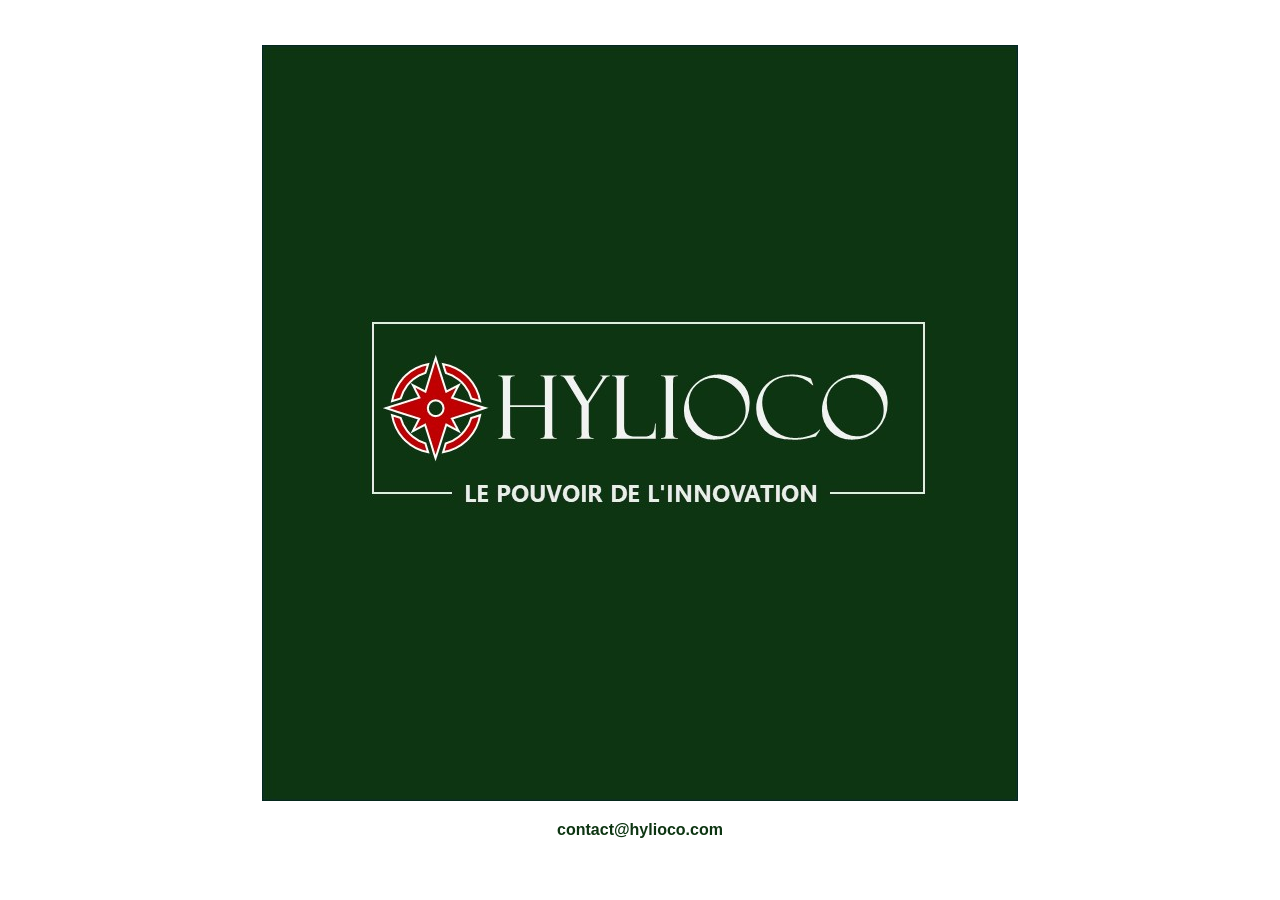
==== index.html @ 552944cd "Add files via upload" ====
<!DOCTYPE html>
<html lang="fr">
<head>
    <meta charset="UTF-8">
    <meta name="viewport" content="width=device-width, initial-scale=1.0">
    <title>HyLioCo - Votre Marque Innovante</title>
    <link rel="stylesheet" href="styles.css"> 
</head>
<body>
    <div class="container">
        <div class="logo">
            <img src="logo.jpg" alt="HyLioCo Logo">
        </div>
        <nav>
            <ul>
                <li><a href="#"class="contact-link">contact@hylioco.com</a></li>
            </ul>
        </nav>
    </div>

    
</body>
</html>
---- styles.css ----
/* CSS général */
body, html {
    margin: 0;
    padding: 0;
    font-family: Arial, sans-serif; /* Définit une police par défaut */
    box-sizing: border-box; /* Inclus les bordures et les marges dans les dimensions des éléments */
    display: flex;
    flex-direction: column;
    align-items: center;
    justify-content: center;
    height: 100vh; /* Ajuste la hauteur de la page à la fenêtre */
}

/* Suppression des bordures */
* {
    border: 0;
    box-shadow: none;
}

/* Logo adaptatif */
.container {
    display: flex;
    flex-direction: column;
    align-items: center;
    justify-content: center;
    height: 100vh;
}

.logo {
    
    height: auto; /* Maintient les proportions de l'image */
}

/* Navigation centré */
nav ul {
    list-style-type: none;
    padding: 0;
}

nav ul li {
    display: inline-block;
    margin: 0 15px; /* Espacement entre les liens */
}

nav ul li a.contact-link {
    text-decoration: none;
    color: #0d3512; /* Couleur de texte par défaut */
    font-weight: bold;
}

nav ul li a.contact-link:hover {
    color: #0d3512; /* Nouvelle couleur lors du survol */
}
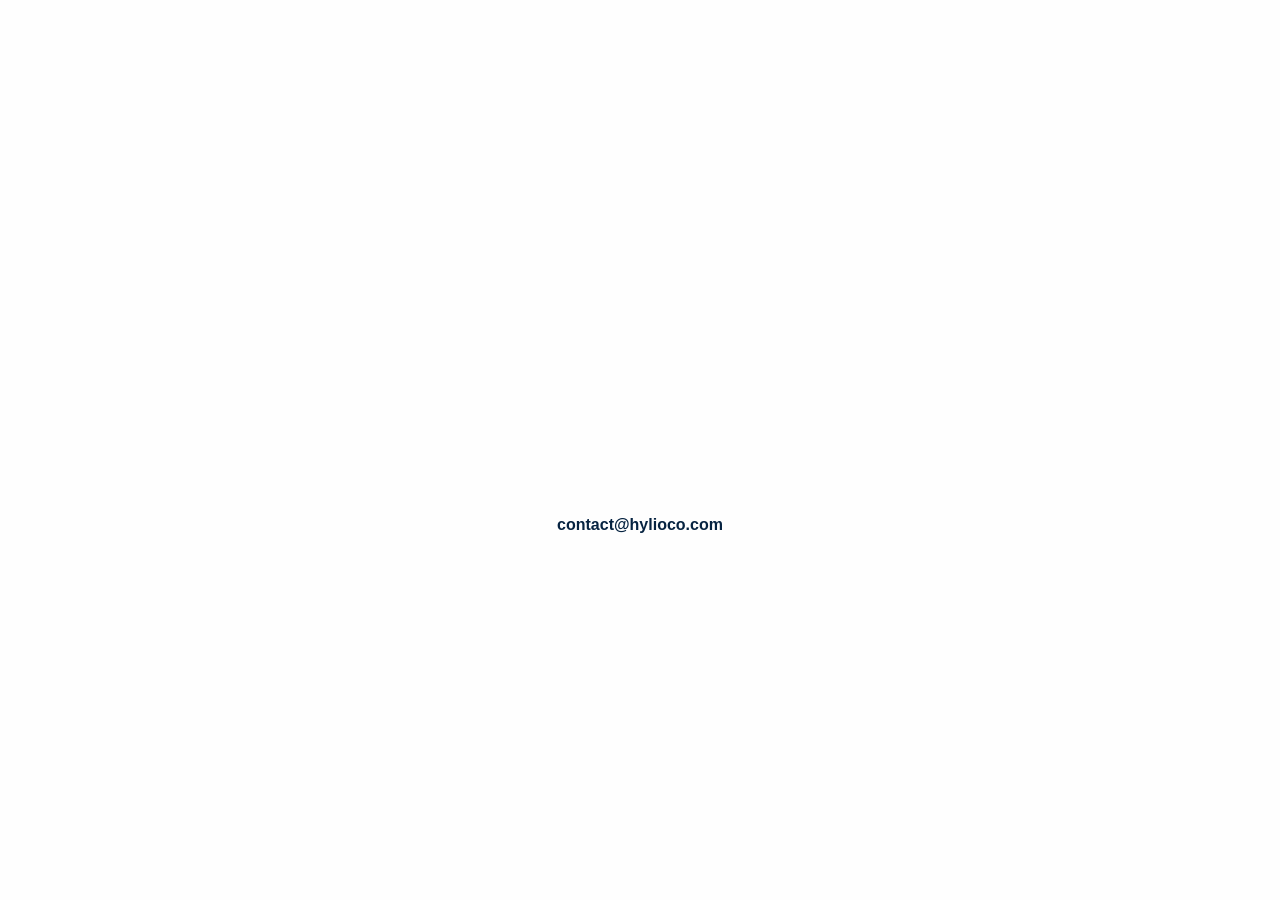
==== commit ffe4ed36: "Initial commit - base du site avec vidéo HyLioCo" ====
--- a/index.html
+++ b/index.html
@@ -1,23 +1,26 @@
-<!DOCTYPE html>
-<html lang="fr">
-<head>
-    <meta charset="UTF-8">
-    <meta name="viewport" content="width=device-width, initial-scale=1.0">
-    <title>HyLioCo - Votre Marque Innovante</title>
-    <link rel="stylesheet" href="styles.css"> 
-</head>
-<body>
-    <div class="container">
-        <div class="logo">
-            <img src="logo.jpg" alt="HyLioCo Logo">
-        </div>
-        <nav>
-            <ul>
-                <li><a href="#"class="contact-link">contact@hylioco.com</a></li>
-            </ul>
-        </nav>
-    </div>
-
-    
-</body>
-</html>
+<!DOCTYPE html>
+<html lang="fr">
+<head>
+    <meta charset="UTF-8">
+    <meta name="viewport" content="width=device-width, initial-scale=1.0">
+    <title>HyLioCo - Votre Marque Innovante</title>
+    <link rel="stylesheet" href="styles.css"> 
+</head>
+<body>
+    <div class="container">
+        <div class="logo">
+            <video autoplay muted loop playsinline>
+                <source src="HylioCo.mp4" type="video/mp4">
+                Votre navigateur ne supporte pas la vidéo HTML5.
+            </video>
+        </div>
+        <nav>
+            <ul>
+                <li><a href="#"class="contact-link">contact@hylioco.com</a></li>
+            </ul>
+        </nav>
+    </div>
+
+    
+</body>
+</html>
--- a/styles.css
+++ b/styles.css
@@ -1,53 +1,61 @@
-/* CSS général */
-body, html {
-    margin: 0;
-    padding: 0;
-    font-family: Arial, sans-serif; /* Définit une police par défaut */
-    box-sizing: border-box; /* Inclus les bordures et les marges dans les dimensions des éléments */
-    display: flex;
-    flex-direction: column;
-    align-items: center;
-    justify-content: center;
-    height: 100vh; /* Ajuste la hauteur de la page à la fenêtre */
-}
-
-/* Suppression des bordures */
-* {
-    border: 0;
-    box-shadow: none;
-}
-
-/* Logo adaptatif */
-.container {
-    display: flex;
-    flex-direction: column;
-    align-items: center;
-    justify-content: center;
-    height: 100vh;
-}
-
-.logo {
-    
-    height: auto; /* Maintient les proportions de l'image */
-}
-
-/* Navigation centré */
-nav ul {
-    list-style-type: none;
-    padding: 0;
-}
-
-nav ul li {
-    display: inline-block;
-    margin: 0 15px; /* Espacement entre les liens */
-}
-
-nav ul li a.contact-link {
-    text-decoration: none;
-    color: #0d3512; /* Couleur de texte par défaut */
-    font-weight: bold;
-}
-
-nav ul li a.contact-link:hover {
-    color: #0d3512; /* Nouvelle couleur lors du survol */
-}
+/* CSS général */
+body, html {
+    margin: 0;
+    padding: 0;
+    font-family: Arial, sans-serif; /* Définit une police par défaut */
+    box-sizing: border-box; /* Inclus les bordures et les marges dans les dimensions des éléments */
+    display: flex;
+    flex-direction: column;
+    align-items: center;
+    justify-content: center;
+    height: 100vh; /* Ajuste la hauteur de la page à la fenêtre */
+    background-color:#fefefe
+}
+
+/* Suppression des bordures */
+* {
+    border: 0;
+    box-shadow: none;
+}
+
+/* Logo adaptatif */
+.container {
+    display: flex;
+    flex-direction: column;
+    align-items: center;
+    justify-content: center;
+    height: 100vh;
+}
+
+.logo {
+    
+    height: auto; /* Maintient les proportions de l'image */
+}
+
+/* Navigation centré */
+nav ul {
+    list-style-type: none;
+    padding: 0;
+}
+
+nav ul li {
+    display: inline-block;
+    margin: 0 15px; /* Espacement entre les liens */
+}
+
+nav ul li a.contact-link {
+    text-decoration: none;
+    color: #062341; /* Couleur de texte par défaut */
+    font-weight: bold;
+}
+
+nav ul li a.contact-link:hover {
+    color: #ffc714; /* Nouvelle couleur lors du survol */
+}
+
+
+.logo video {
+    max-width: 100%;
+    height: auto;
+    display: block;
+}
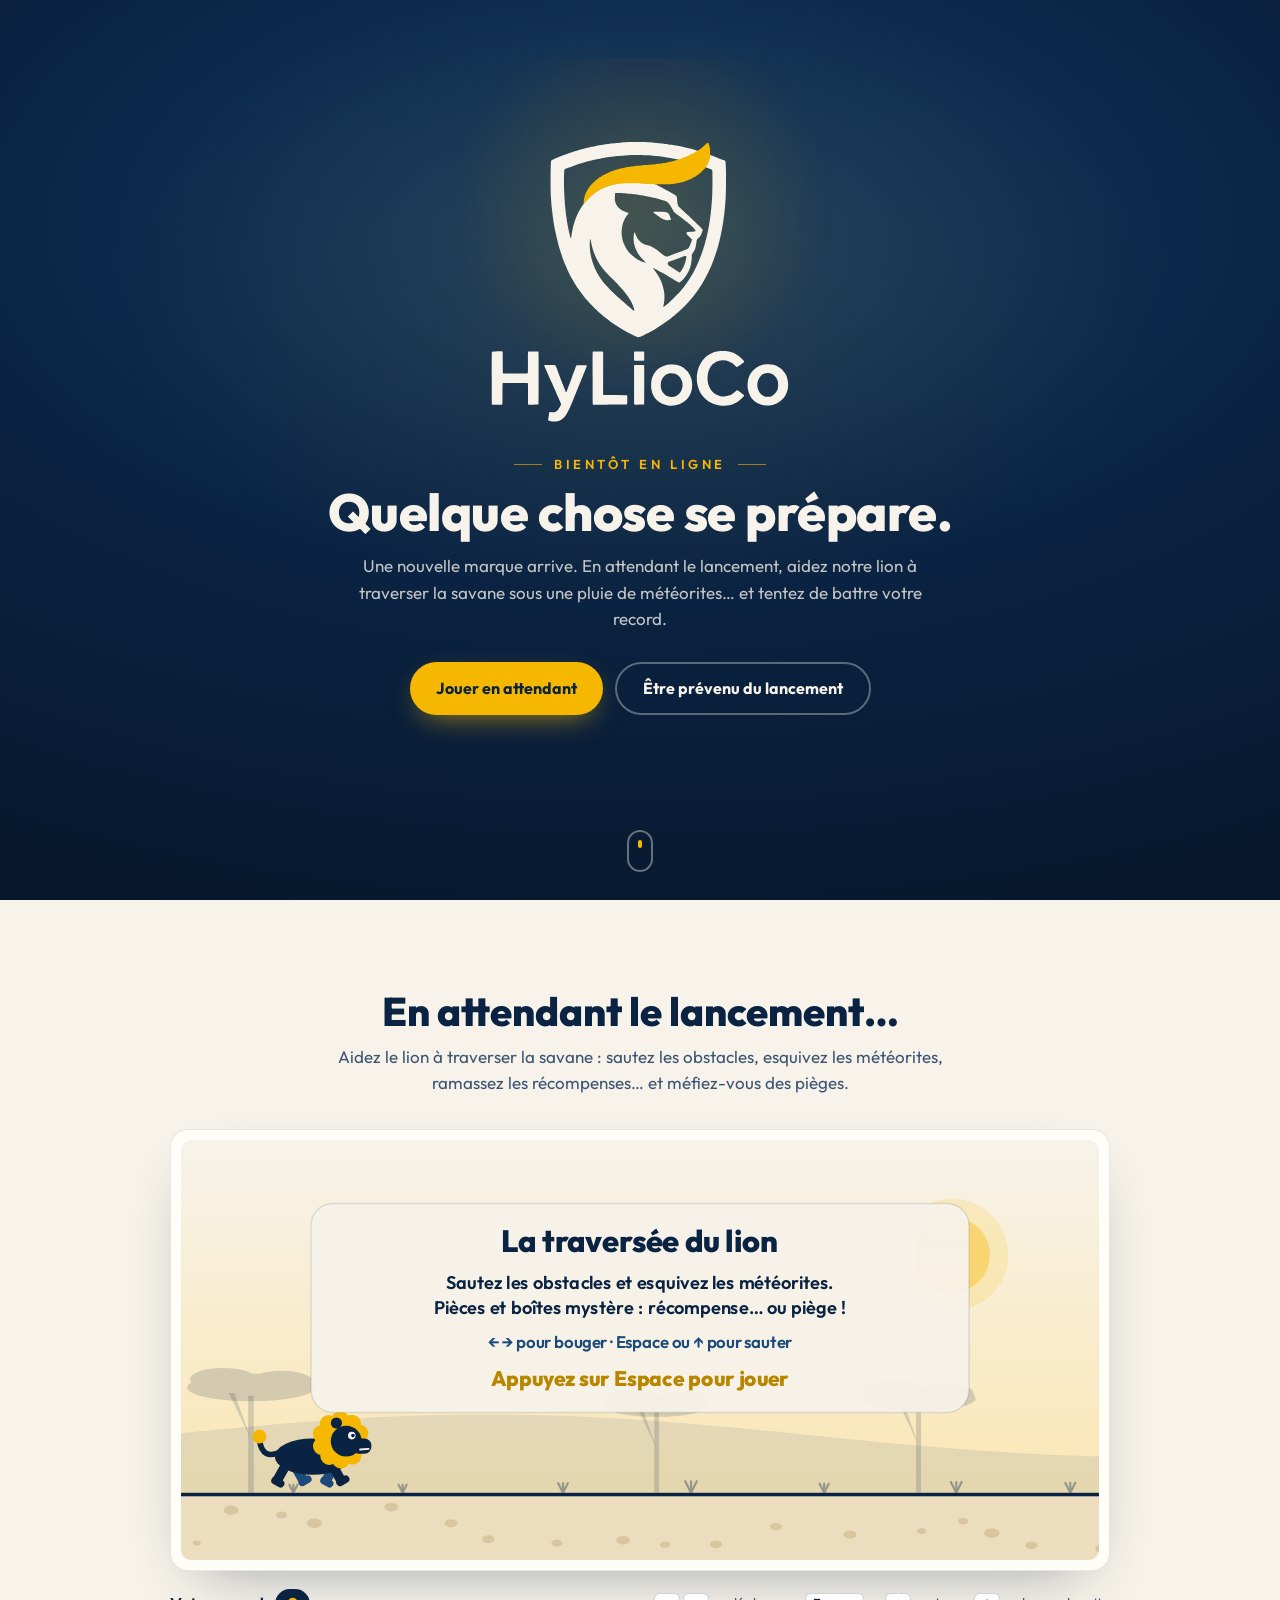
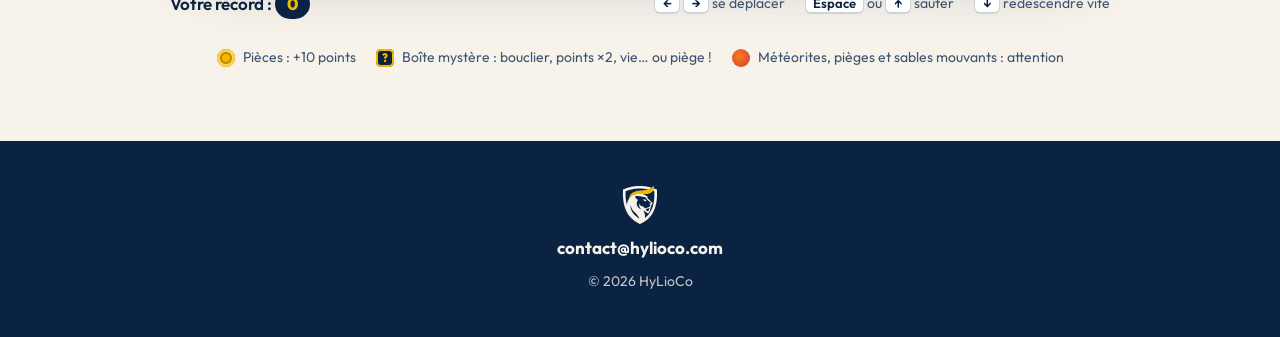
==== commit e988c406: "Refonte du site teaser : charte « Royal », logo animé et mini-jeu - Logo vectorisé depuis la vidéo (" ====
--- a/index.html
+++ b/index.html
@@ -3,24 +3,82 @@
 <head>
     <meta charset="UTF-8">
     <meta name="viewport" content="width=device-width, initial-scale=1.0">
-    <title>HyLioCo - Votre Marque Innovante</title>
-    <link rel="stylesheet" href="styles.css"> 
+    <title>HyLioCo — Bientôt en ligne</title>
+    <meta name="description" content="HyLioCo, une nouvelle marque arrive bientôt en ligne. En attendant le lancement, aidez notre lion à traverser la savane et battez votre record.">
+    <meta name="theme-color" content="#0A2342">
+    <link rel="icon" href="assets/favicon.svg" type="image/svg+xml">
+    <link rel="apple-touch-icon" href="assets/apple-touch-icon.png">
+
+    <meta property="og:type" content="website">
+    <meta property="og:url" content="https://hylioco.com/">
+    <meta property="og:title" content="HyLioCo — Bientôt en ligne">
+    <meta property="og:description" content="Une nouvelle marque arrive. En attendant, aidez le lion à traverser la savane.">
+    <meta property="og:image" content="https://hylioco.com/assets/og.png">
+    <meta name="twitter:card" content="summary_large_image">
+
+    <link rel="preconnect" href="https://fonts.googleapis.com">
+    <link rel="preconnect" href="https://fonts.gstatic.com" crossorigin>
+    <link href="https://fonts.googleapis.com/css2?family=Outfit:wght@400;600;800&family=Press+Start+2P&display=swap" rel="stylesheet">
+    <link rel="stylesheet" href="styles.css">
 </head>
 <body>
-    <div class="container">
-        <div class="logo">
-            <video autoplay muted loop playsinline>
-                <source src="HylioCo.mp4" type="video/mp4">
-                Votre navigateur ne supporte pas la vidéo HTML5.
-            </video>
+    <header class="hero">
+        <h1 class="logo">
+            <svg viewBox="0 0 656 620" role="img" aria-labelledby="logo-titre">
+                <title id="logo-titre">HyLioCo</title>
+                <path class="logo-bouclier" pathLength="1" fill-rule="evenodd" d="M321.9,428.7C313.1,425.0 302.7,419.7 289.6,412.1C284.1,408.9 273.4,402.1 269.8,399.4C269.2,399.0 268.1,398.2 267.3,397.6C262.8,394.3 255.4,388.6 252.0,385.9C247.4,382.2 245.7,380.7 243.1,378.4C241.6,377.0 239.0,374.8 237.5,373.4C233.9,370.1 220.4,356.6 217.4,353.3C216.2,351.8 214.5,349.9 213.7,349.1C212.3,347.5 209.3,343.8 207.6,341.8C207.2,341.2 206.2,340.0 205.4,338.9C196.6,327.8 188.7,315.9 181.9,303.5C178.9,297.9 176.2,292.5 172.6,284.9C170.8,280.9 166.6,271.1 165.0,266.9C161.6,258.1 154.8,237.6 153.7,233.0C153.6,232.2 153.1,230.6 152.7,229.4C152.3,228.1 151.5,224.7 150.8,221.6C150.1,218.6 149.3,215.3 149.0,214.4C148.7,213.4 148.2,211.1 147.9,209.2C147.5,207.4 147.0,204.7 146.6,203.2C145.5,198.7 142.5,180.9 141.7,175.1C141.6,174.0 141.2,171.2 140.8,168.8C140.5,166.3 140.1,162.9 139.9,161.0C139.0,152.1 138.7,149.8 138.6,149.5C138.5,149.1 138.0,143.3 137.5,135.9C137.4,133.7 137.1,130.1 137.0,127.9C136.3,118.1 136.2,67.2 136.8,58.9C137.3,51.7 137.4,50.8 137.8,50.4C138.2,49.9 139.2,49.3 142.1,48.1C143.4,47.6 145.8,46.6 147.6,45.8C164.3,38.9 184.4,31.8 197.4,28.1C199.2,27.6 201.7,26.9 203.0,26.5C204.3,26.1 206.3,25.5 207.5,25.3C208.7,25.0 210.4,24.5 211.4,24.3C213.5,23.7 223.1,21.3 224.2,21.1C224.7,21.0 226.9,20.6 229.0,20.1C235.4,18.7 240.5,17.8 244.4,17.2C251.4,16.0 253.5,15.7 255.4,15.4C256.5,15.2 258.1,15.0 258.9,14.9C259.7,14.8 261.4,14.6 262.6,14.4C265.8,13.9 271.9,13.2 273.4,13.2C274.2,13.2 276.4,13.0 278.3,12.8C280.3,12.5 283.4,12.2 285.4,12.1C287.3,12.0 289.6,11.9 290.5,11.7C293.6,11.3 309.7,10.9 321.4,10.9C339.7,10.9 351.3,11.4 363.1,12.8C365.5,13.0 368.0,13.3 368.8,13.3C370.4,13.2 375.3,13.8 379.2,14.4C380.6,14.6 382.4,14.8 383.2,14.9C384.1,15.0 385.8,15.2 387.0,15.4C389.8,15.9 394.7,16.6 398.2,17.1C399.8,17.4 403.1,17.9 405.6,18.4C408.1,18.9 410.6,19.3 411.1,19.4C411.7,19.5 412.7,19.7 413.5,19.9C415.2,20.3 417.8,20.8 421.0,21.5C422.3,21.8 424.0,22.2 424.8,22.4C425.5,22.6 428.9,23.4 432.4,24.3C435.8,25.1 439.8,26.1 441.2,26.5C446.2,28.0 450.3,29.2 450.8,29.5C451.6,29.9 451.3,30.7 450.2,31.4C449.6,31.8 448.7,32.4 448.1,32.7C447.6,33.1 446.5,33.7 445.8,34.1C445.0,34.5 444.1,35.0 443.7,35.3C442.4,36.2 432.7,40.9 428.1,42.9C426.6,43.5 424.6,44.3 423.8,44.7C422.9,45.1 421.3,45.7 420.3,46.0C419.3,46.3 418.2,46.7 417.9,46.9C417.1,47.4 412.2,48.8 411.2,48.8C410.8,48.8 409.8,48.6 409.0,48.4C404.6,47.2 392.9,44.9 387.0,44.0C386.0,43.8 384.1,43.5 382.8,43.2C381.4,43.0 378.7,42.6 376.8,42.4C374.8,42.2 371.6,41.8 369.6,41.5C365.2,40.9 359.9,40.3 355.1,40.0C353.1,39.8 351.3,39.6 351.2,39.6C351.1,39.5 347.6,39.4 343.4,39.2C339.3,39.1 333.7,38.9 331.0,38.7C324.2,38.3 306.9,38.7 295.2,39.5C293.3,39.7 290.1,39.9 288.2,40.0C284.1,40.3 276.4,41.1 271.6,41.7C270.7,41.9 268.2,42.1 266.2,42.4C262.5,42.8 260.5,43.1 251.8,44.6C248.9,45.1 245.6,45.7 244.4,45.9C243.1,46.1 240.6,46.6 238.8,47.0C236.9,47.5 234.1,48.1 232.6,48.4C227.0,49.6 216.2,52.3 211.5,53.6C201.3,56.6 190.2,60.1 186.5,61.5C184.8,62.2 179.1,64.3 174.1,66.0C171.0,67.2 167.2,68.7 166.7,69.1C166.0,69.7 165.7,70.5 165.5,74.1C165.0,80.8 164.9,103.5 165.3,112.6C165.6,117.2 165.8,123.1 165.9,125.9C166.0,128.6 166.1,131.8 166.3,132.9C166.4,134.0 166.6,136.8 166.7,139.2C166.9,141.7 167.1,145.2 167.3,147.1C167.8,151.3 168.4,157.4 168.6,160.1C168.7,161.2 169.1,164.0 169.4,166.2C169.7,168.5 170.2,171.6 170.4,173.0C171.5,181.6 172.9,189.5 175.6,202.2C178.4,215.2 179.3,217.9 180.0,216.8C180.2,216.4 180.9,212.9 181.1,210.9C181.2,210.1 181.4,209.0 181.5,208.5C181.6,208.0 181.9,206.8 182.0,205.8C182.4,202.7 183.7,196.1 184.4,193.5C184.8,192.2 185.3,190.1 185.6,188.8C186.3,186.1 189.1,177.6 190.4,174.3C194.0,165.0 198.7,156.1 204.4,147.6C205.5,146.0 206.8,144.0 207.2,143.2C207.7,142.4 208.3,141.6 208.6,141.4C208.8,141.2 209.4,140.6 209.7,140.1C211.5,137.5 220.6,127.7 223.6,125.3C224.4,124.7 225.6,123.7 226.2,123.1C230.8,119.3 234.6,116.7 240.5,113.2C241.7,112.5 242.9,111.8 243.2,111.6C243.6,111.4 244.6,110.9 245.5,110.5C246.4,110.1 247.7,109.5 248.4,109.1C251.8,107.5 259.3,104.7 262.8,103.8C263.9,103.4 265.3,103.0 265.8,102.8C267.3,102.2 275.4,100.6 280.5,99.9C282.1,99.6 283.4,99.4 283.6,99.3C283.7,99.2 287.5,98.9 295.5,98.2C299.5,97.9 324.4,98.1 327.1,98.5C328.1,98.6 330.9,98.8 333.4,98.9C335.9,99.0 339.1,99.2 340.5,99.4C341.9,99.6 345.3,99.9 348.0,100.0C357.2,100.5 359.8,100.7 360.8,101.2C361.2,101.5 364.2,103.0 367.2,104.7C370.3,106.3 373.9,108.2 375.2,108.9C376.6,109.5 378.4,110.5 379.2,111.0C380.1,111.5 381.9,112.5 383.2,113.2C386.7,115.0 390.4,117.1 392.1,118.1C392.9,118.5 396.2,120.4 399.2,122.1C402.3,123.9 405.2,125.7 405.7,126.1C406.6,127.0 407.0,128.5 407.5,133.8C408.6,145.5 409.1,147.1 412.6,150.4C413.7,151.5 417.3,155.0 420.6,158.1C423.9,161.3 428.0,165.1 429.6,166.6C431.3,168.1 434.2,170.8 436.0,172.6C437.9,174.4 440.9,177.2 442.6,178.9C451.1,186.7 458.7,194.1 460.8,196.6L462.3,198.3L462.2,200.0C462.0,201.7 460.3,207.0 459.0,209.4C458.0,211.5 455.6,214.6 453.5,216.6C449.6,220.4 449.9,219.8 449.2,224.6C448.1,231.8 447.9,233.1 447.1,236.3C446.0,241.1 444.7,243.6 440.5,249.5C439.2,251.4 439.0,252.3 439.0,257.2C439.0,265.0 437.5,273.8 435.0,281.0C433.0,286.7 430.8,291.1 427.0,296.7C422.4,303.7 413.9,312.0 411.4,312.0C410.9,312.0 409.8,311.5 408.2,310.5C406.9,309.6 405.6,308.8 405.2,308.5C404.8,308.3 403.7,307.7 402.8,307.1C397.0,303.6 395.1,302.3 394.6,302.1C394.4,301.9 393.1,301.2 391.9,300.5C390.6,299.8 388.3,298.4 386.6,297.4C385.0,296.5 383.5,295.6 383.4,295.5C383.1,295.3 379.0,293.0 374.8,290.6C373.4,289.9 370.6,288.3 368.4,287.1C366.2,285.8 363.1,284.2 361.6,283.4C360.1,282.6 358.5,281.7 358.0,281.3C356.9,280.6 356.2,280.6 356.2,281.2C356.2,281.5 357.4,283.1 358.8,284.9C361.5,288.4 365.3,293.9 367.9,298.4C374.2,309.1 378.0,320.3 379.9,333.5C380.3,336.0 380.4,338.1 380.4,343.6C380.4,351.1 380.1,353.2 378.4,360.7C377.8,363.4 377.8,363.8 378.5,363.8C379.2,363.8 383.2,360.8 386.8,357.8C387.8,356.8 389.7,355.2 391.0,354.1C394.4,351.3 410.9,334.7 414.0,331.0C419.9,324.1 421.0,322.7 423.2,319.8C427.2,314.5 427.9,313.4 432.3,307.0C441.1,294.0 448.1,280.5 455.7,262.0C458.0,256.3 458.4,255.4 462.2,244.4C464.1,239.0 465.6,234.3 466.9,229.6C467.5,227.3 468.3,224.4 468.6,223.2C470.3,217.4 472.8,206.4 474.0,199.9C474.4,197.7 475.0,194.7 475.3,193.2C475.5,191.8 475.9,189.6 476.1,188.4C476.3,187.1 476.7,184.7 477.0,182.9C477.3,181.1 477.6,178.7 477.8,177.6C478.0,175.7 478.4,172.8 479.1,168.5C479.3,167.3 479.5,165.5 479.6,164.5C479.7,163.5 479.9,161.1 480.1,159.2C480.7,154.4 481.0,150.8 481.2,147.0C481.4,145.1 481.6,142.6 481.7,141.4C481.9,140.1 482.1,136.7 482.3,133.8C482.4,130.9 482.7,126.7 482.9,124.5C483.6,118.1 483.6,72.5 482.9,71.3C482.4,70.3 482.0,70.1 473.2,66.5C470.1,65.2 469.1,64.7 468.8,64.1C468.8,63.9 469.2,62.9 469.8,61.9C470.7,60.4 471.7,58.6 473.4,55.2C473.9,54.3 475.7,48.9 476.0,47.7C476.1,47.1 476.4,45.9 476.6,45.0C476.8,44.1 477.1,42.6 477.3,41.6C477.4,40.6 477.7,39.5 478.0,39.2L478.4,38.7L480.1,39.2C482.0,39.9 491.7,43.6 494.6,44.8C496.9,45.7 504.4,48.6 506.9,49.5C508.0,49.9 509.3,50.5 509.8,50.8C511.5,51.7 511.6,52.2 511.8,58.8C511.9,62.0 512.1,66.6 512.2,69.1C512.6,76.2 512.6,111.9 512.1,119.2C511.9,122.6 511.7,126.7 511.7,128.2C511.7,129.8 511.6,132.0 511.5,133.0C511.4,134.0 511.2,137.2 511.0,140.0C510.9,142.8 510.6,146.3 510.4,147.8C510.2,149.3 510.0,151.2 510.0,152.0C510.0,152.9 509.8,154.6 509.6,155.9C509.4,157.1 509.2,159.0 509.1,160.1C508.9,163.4 508.1,169.7 507.1,176.5C506.9,177.9 506.6,180.0 506.5,181.0C506.2,183.5 505.5,187.9 505.3,189.0C505.1,189.5 504.9,190.8 504.8,191.9C504.6,193.0 504.2,195.4 503.8,197.4C503.4,199.3 502.9,201.6 502.8,202.4C500.8,212.4 498.5,222.4 496.6,229.4C496.0,231.7 495.1,234.8 494.8,236.2C493.2,242.4 488.4,256.6 485.1,265.1C481.9,273.4 480.4,277.2 479.0,280.1C478.6,280.9 477.3,283.8 476.1,286.4C473.7,291.7 470.7,297.7 468.7,301.4C467.9,302.8 466.9,304.6 466.5,305.4C465.5,307.1 462.4,312.4 461.5,313.9C461.2,314.4 460.2,316.0 459.4,317.4C457.5,320.4 454.2,325.5 453.2,326.8C452.9,327.2 451.9,328.6 451.0,329.9C443.4,340.6 433.7,352.2 423.4,362.7C416.8,369.4 403.4,381.3 394.5,388.3C392.9,389.5 391.2,390.8 390.8,391.2C390.3,391.6 388.6,392.8 387.0,394.0C385.4,395.1 383.3,396.7 382.4,397.4C376.0,402.1 366.5,408.3 361.0,411.5C359.7,412.3 357.5,413.6 356.1,414.4C344.7,421.0 327.0,429.5 324.7,429.5C324.2,429.5 323.0,429.1 321.9,428.7ZM315.8,372.0C315.9,371.5 314.9,367.3 313.9,364.1C310.2,352.7 301.2,339.0 286.6,322.8C281.1,316.6 280.0,315.5 268.7,304.1C251.3,286.6 245.0,278.9 238.0,266.8C231.6,255.9 226.0,240.8 223.7,228.2C222.2,220.4 221.9,219.4 221.6,219.3C221.1,219.1 220.8,220.0 220.5,223.0C219.7,231.3 220.7,245.7 222.7,254.4C223.0,255.5 223.5,257.9 224.0,259.9C227.1,273.5 233.6,288.4 241.8,300.6C245.4,306.0 248.3,309.9 253.2,315.7C257.5,320.8 269.9,333.4 276.9,339.6C279.2,341.7 281.7,344.0 282.4,344.6C283.1,345.3 284.4,346.4 285.3,347.1C286.1,347.8 287.8,349.3 288.9,350.3C290.0,351.3 291.3,352.5 291.8,352.8C292.2,353.2 293.8,354.5 295.1,355.8C301.7,361.5 310.9,369.4 313.8,371.7C314.9,372.6 315.6,372.7 315.8,372.0ZM414.2,289.7C415.7,288.2 419.3,282.6 420.9,279.2C424.0,272.6 426.9,263.2 427.4,258.2C427.5,256.4 427.5,256.3 426.9,255.7C425.9,254.6 424.9,254.6 422.1,255.5C420.7,255.9 418.9,256.6 418.0,257.1C417.1,257.5 415.2,258.2 413.9,258.7C412.5,259.2 410.4,259.9 409.1,260.4C407.9,260.9 405.5,261.8 403.8,262.4C402.0,263.0 399.2,264.0 397.5,264.7C395.8,265.3 393.4,266.1 392.3,266.5C388.3,267.9 387.5,268.7 387.5,271.3C387.5,273.9 388.5,275.2 392.7,277.8C398.1,281.2 403.1,284.4 407.6,287.4C410.2,289.1 412.6,290.5 412.9,290.5C413.2,290.5 413.8,290.1 414.2,289.7ZM339.9,269.6C340.1,269.5 340.2,269.3 340.2,269.2C340.2,269.0 338.0,266.7 335.3,263.9C328.7,257.2 325.8,253.4 322.0,246.7C315.7,235.3 312.9,222.1 314.6,211.2C315.5,205.4 316.0,203.7 316.7,204.1C316.8,204.2 317.3,205.2 317.6,206.3C322.3,220.3 330.4,228.6 342.4,231.6C353.2,234.3 361.0,238.6 371.3,247.7C374.8,250.9 375.8,251.7 378.7,253.7C382.1,256.1 383.3,256.6 385.8,256.4C387.8,256.3 387.9,256.3 397.1,252.5C399.9,251.4 402.7,250.2 403.4,250.0C404.1,249.8 406.3,248.9 408.2,248.1C414.4,245.7 421.5,243.0 424.2,242.0C429.2,240.2 430.6,239.5 431.7,238.4C433.4,236.8 435.9,231.5 437.6,225.9C438.1,224.2 438.8,222.2 439.2,221.4C440.0,219.6 440.0,219.6 436.2,216.4C432.6,213.4 429.2,209.9 428.5,208.5C427.7,206.9 427.7,204.8 428.5,204.2C429.3,203.7 433.4,203.3 438.6,203.2C446.7,203.2 448.3,202.5 446.4,199.6C444.0,196.0 435.0,187.0 429.1,182.4C425.7,179.7 420.1,175.4 417.4,173.4C416.0,172.4 414.0,170.9 413.0,170.1C412.0,169.4 409.4,167.5 407.4,166.1C402.5,162.5 400.7,160.8 399.0,157.6C397.7,155.1 397.1,154.1 394.8,150.1C390.9,143.6 388.2,140.3 385.7,139.0C382.9,137.5 363.7,131.6 358.2,130.5C357.5,130.3 355.8,129.9 354.5,129.6C349.7,128.4 339.6,126.3 336.0,125.8C335.1,125.7 332.6,125.3 330.5,124.9C328.4,124.6 324.9,124.0 322.9,123.8C320.8,123.5 317.9,123.1 316.5,122.9C313.9,122.5 310.9,122.2 304.9,121.7C303.1,121.6 300.9,121.4 299.9,121.2C299.0,121.1 296.1,120.9 293.6,120.8C291.0,120.6 287.8,120.4 286.5,120.3C285.2,120.1 282.3,120.0 280.0,119.9C274.6,119.7 274.7,119.6 274.5,122.8C273.8,133.7 273.9,135.7 275.7,141.0C277.3,145.8 279.1,148.8 282.8,152.4C287.8,157.5 293.4,160.3 302.4,162.2C303.4,162.4 304.0,163.0 303.6,163.6C303.5,163.8 302.4,165.2 301.2,166.8C297.0,172.3 294.6,176.6 292.3,182.5C290.8,186.4 290.1,189.4 289.1,195.9C288.5,199.8 288.5,208.6 289.1,212.2C290.5,220.4 291.3,223.5 293.7,229.5C298.7,241.9 307.1,252.1 318.9,260.1C324.5,263.9 327.7,265.5 334.9,268.2C339.6,269.9 339.3,269.8 339.9,269.6ZM383.1,178.1C378.6,177.3 374.3,175.0 365.3,168.4C363.7,167.1 361.0,165.2 359.5,164.2C354.8,160.8 354.9,160.7 363.2,160.4C377.7,159.9 385.2,160.8 388.6,163.5C389.7,164.2 390.0,164.7 390.8,166.6C391.3,167.8 391.8,169.1 392.0,169.6C392.1,170.0 392.7,171.9 393.3,173.7C394.4,177.3 394.4,177.6 393.2,178.2C392.4,178.6 385.5,178.6 383.1,178.1Z"/>
+                <path class="logo-criniere" fill-rule="evenodd" d="M207.1,138.2C207.3,134.2 207.5,132.6 208.4,130.6C208.6,130.1 209.0,128.7 209.2,127.5C209.4,126.2 209.8,124.9 210.2,124.1C210.6,123.4 211.1,122.2 211.3,121.4C211.5,120.5 211.8,119.7 212.3,119.2C212.6,118.9 213.1,118.0 213.2,117.3C213.4,116.7 213.9,115.8 214.3,115.4C214.6,115.0 215.0,114.3 215.1,114.0C215.2,113.7 215.8,112.8 216.3,112.0C216.8,111.2 217.2,110.5 217.2,110.3C217.2,110.1 217.6,109.7 218.0,109.3C218.4,108.9 219.0,108.2 219.2,107.8C219.8,106.8 221.5,104.6 222.6,103.5C223.1,103.0 223.5,102.5 223.5,102.3C223.5,102.2 223.8,101.8 224.3,101.5C224.7,101.2 225.2,100.6 225.4,100.2C225.6,99.9 226.0,99.5 226.2,99.4C226.5,99.3 226.9,98.8 227.2,98.4C227.5,97.9 228.0,97.4 228.4,97.3C228.7,97.1 229.1,96.7 229.4,96.3C229.6,95.9 230.1,95.4 230.5,95.3C230.9,95.1 231.3,94.7 231.4,94.5C231.5,94.2 231.8,93.8 232.2,93.6C232.6,93.5 233.1,93.1 233.4,92.7C233.7,92.4 234.4,91.9 235.0,91.4C235.6,91.0 236.5,90.4 236.9,90.0C237.3,89.6 237.9,89.2 238.2,89.1C238.5,89.0 239.0,88.6 239.3,88.2C239.5,87.8 239.9,87.5 240.1,87.5C240.3,87.5 241.1,87.0 241.9,86.4C242.7,85.8 243.7,85.2 244.2,85.0C244.6,84.8 245.1,84.5 245.3,84.2C245.5,83.9 246.3,83.4 247.1,83.2C247.8,82.9 248.8,82.4 249.2,82.0C249.5,81.6 250.0,81.2 250.2,81.2C250.5,81.2 251.2,80.9 251.9,80.5C252.6,80.0 253.7,79.5 254.4,79.2C255.0,79.0 256.0,78.5 256.5,78.1C257.0,77.8 258.1,77.3 259.0,77.0C259.8,76.8 260.8,76.3 261.1,76.0C261.4,75.8 262.4,75.4 263.2,75.1C264.1,74.9 265.1,74.5 265.4,74.2C265.7,74.0 266.8,73.5 267.8,73.3C268.9,73.0 270.2,72.5 270.8,72.2C271.4,71.8 272.7,71.4 273.6,71.2C274.6,71.1 276.0,70.6 276.8,70.2C277.6,69.8 279.1,69.4 280.5,69.2C281.9,68.9 283.6,68.5 284.3,68.2C285.1,67.8 286.9,67.4 288.3,67.2C289.7,66.9 291.6,66.5 292.4,66.2C293.5,65.7 294.8,65.5 297.2,65.3C299.1,65.1 301.3,64.7 302.1,64.5C304.8,63.7 305.9,63.5 309.3,63.2C312.6,63.0 316.9,62.4 318.9,62.0C320.1,61.7 323.4,61.5 330.9,61.0C333.4,60.8 336.8,60.5 338.5,60.2C340.3,59.9 345.5,59.5 350.6,59.3C357.9,58.9 359.9,58.7 361.1,58.3C362.0,58.0 364.1,57.7 366.5,57.5C372.2,57.1 374.5,56.8 375.6,56.4C376.7,56.0 380.3,55.4 384.0,55.0C385.3,54.9 387.1,54.5 388.0,54.2C388.9,53.8 390.9,53.4 392.5,53.2C394.5,52.9 395.8,52.6 396.8,52.2C397.5,51.8 399.0,51.4 400.2,51.2C401.7,51.1 403.0,50.7 404.1,50.1C405.1,49.7 406.4,49.2 407.1,49.1C407.8,49.0 408.6,48.8 408.9,48.7C409.1,48.5 409.8,48.3 410.4,48.2C412.2,47.9 416.4,46.6 417.4,46.1C417.9,45.8 419.0,45.4 419.8,45.2C420.5,45.0 422.0,44.4 423.1,43.9C424.2,43.4 425.4,43.0 425.8,42.9C426.1,42.8 427.1,42.3 428.1,41.8C429.0,41.4 430.0,41.0 430.3,41.0C430.5,41.0 430.8,40.8 431.0,40.6C431.1,40.5 432.0,40.0 432.9,39.6C433.9,39.3 434.8,38.9 435.0,38.7C435.2,38.6 437.0,37.7 439.1,36.7C441.1,35.6 443.0,34.6 443.3,34.3C443.6,34.1 444.5,33.6 445.3,33.2C446.0,32.9 446.8,32.4 447.1,32.2C447.4,31.9 448.2,31.4 448.9,31.0C449.7,30.6 450.3,30.0 450.4,29.8C450.6,29.2 451.0,29.0 451.8,29.0C452.3,29.0 452.8,28.7 453.1,28.3C453.5,28.0 454.3,27.4 454.9,27.1C455.6,26.8 456.4,26.3 456.7,25.9C457.1,25.6 457.7,25.1 458.1,25.0C458.6,24.8 459.0,24.5 459.1,24.2C459.2,23.9 459.7,23.5 460.1,23.3C460.6,23.2 461.1,22.8 461.3,22.5C461.5,22.2 462.0,21.7 462.5,21.5C463.0,21.2 465.4,19.1 467.8,16.8C471.8,12.8 472.2,12.5 473.0,12.5C474.0,12.5 474.3,12.8 475.2,14.3C476.3,16.5 476.5,17.0 476.9,19.4C477.1,20.8 477.5,22.7 477.8,23.6C478.2,25.1 478.4,26.3 478.5,30.8C478.6,33.7 478.8,36.9 478.9,37.8C479.0,39.1 479.0,39.5 478.7,40.0C478.5,40.4 478.0,41.9 477.8,43.4C476.8,48.6 476.3,50.4 475.4,52.6C475.2,53.0 474.9,54.0 474.6,54.8C474.4,55.6 473.9,56.5 473.6,56.9C473.3,57.3 473.0,57.7 473.0,57.9C473.0,58.3 471.8,60.7 471.6,60.8C471.4,60.9 470.8,61.9 470.2,63.1C469.5,64.7 468.8,65.6 468.0,66.3C467.3,66.8 466.7,67.6 466.6,67.9C466.6,68.2 466.3,68.5 466.0,68.6C465.7,68.7 465.2,69.2 464.9,69.8C464.5,70.3 464.0,70.8 463.8,70.9C463.5,71.0 463.1,71.4 462.9,71.8C462.7,72.2 462.2,72.7 461.8,72.9C461.4,73.1 461.0,73.5 460.8,73.9C460.6,74.2 460.2,74.6 459.8,74.8C459.4,74.9 458.9,75.3 458.8,75.6C458.6,76.0 458.2,76.4 457.7,76.7C457.2,76.9 456.6,77.3 456.2,77.7C455.0,78.9 452.9,80.5 452.0,80.9C451.5,81.1 451.0,81.6 450.7,81.9C450.4,82.2 450.0,82.5 449.7,82.6C449.4,82.7 448.8,83.1 448.5,83.4C447.8,84.0 446.0,85.0 445.6,85.0C445.4,85.0 445.1,85.3 444.8,85.6C444.5,85.9 443.6,86.5 442.7,86.9C441.8,87.2 441.0,87.7 440.9,87.9C440.8,88.0 440.0,88.4 439.1,88.8C438.2,89.1 437.3,89.5 437.0,89.8C436.8,90.1 435.8,90.5 434.9,90.8C433.9,91.1 432.9,91.5 432.6,91.8C432.4,92.0 431.3,92.4 430.3,92.7C429.3,93.0 428.0,93.5 427.5,93.8C426.9,94.2 425.7,94.6 424.9,94.8C424.1,94.9 422.8,95.4 422.2,95.7C421.5,96.0 419.7,96.5 418.2,96.8C416.7,97.0 415.1,97.5 414.6,97.7C413.6,98.3 412.1,98.5 407.1,99.1C405.3,99.3 403.0,99.7 402.0,100.0C399.6,100.6 388.4,101.2 373.8,101.4C367.6,101.5 363.1,101.6 363.0,101.8C362.9,102.1 360.3,102.1 359.7,101.7C359.1,101.4 357.2,101.2 347.5,100.8C344.5,100.6 341.0,100.3 339.6,100.1C338.2,99.9 335.6,99.7 333.6,99.7C331.7,99.6 328.8,99.4 327.1,99.2C325.0,99.0 319.8,98.9 309.5,98.9C294.4,98.9 290.6,99.1 284.2,100.1C283.1,100.3 281.3,100.6 280.2,100.7C276.6,101.2 275.2,101.5 274.4,101.7C274.0,101.9 272.2,102.3 270.5,102.6C268.7,103.0 266.9,103.4 266.5,103.6C266.0,103.8 264.7,104.2 263.5,104.5C261.1,105.1 256.1,106.8 254.6,107.5C254.1,107.8 252.6,108.4 251.4,108.9C250.2,109.3 249.0,109.9 248.7,110.1C248.4,110.3 247.6,110.6 246.9,110.9C246.2,111.1 245.2,111.7 244.6,112.0C244.0,112.4 243.4,112.8 243.3,112.8C243.1,112.8 240.3,114.4 238.4,115.6C237.7,116.1 236.7,116.7 236.1,117.0C234.9,117.8 233.3,118.9 230.7,121.0C229.5,121.9 228.3,122.8 227.8,123.1C227.4,123.3 227.0,123.7 226.9,123.9C226.8,124.1 226.3,124.5 225.7,124.9C224.8,125.5 215.7,134.4 213.9,136.6C213.4,137.2 212.6,138.0 212.2,138.6C211.7,139.1 211.0,140.0 210.5,140.7C209.6,142.1 209.4,142.2 207.9,142.2L206.9,142.2L207.1,138.2Z"/>
+                <path class="logo-nom" fill-rule="evenodd" d="M136.9,609.5C132.9,609.0 131.6,608.5 131.3,607.4C131.0,606.6 131.2,604.4 132.5,597.1C132.8,595.6 133.0,593.6 133.1,592.7C133.2,591.7 133.4,590.7 133.6,590.3C134.0,589.7 134.1,589.7 135.3,589.8C138.2,590.2 142.4,590.3 143.9,590.0C146.5,589.5 149.7,587.8 151.6,585.7C154.3,582.9 158.8,574.7 158.8,572.6C158.8,572.1 158.0,570.2 156.8,567.4C155.8,565.1 154.4,562.0 153.8,560.5C153.2,559.1 152.6,557.8 152.5,557.6C152.3,557.4 150.0,552.1 147.8,547.0C147.2,545.6 146.6,544.3 146.5,544.1C146.4,544.0 146.2,543.5 146.0,543.0C145.7,542.2 144.2,538.9 141.0,531.8C140.5,530.6 139.8,529.0 139.4,528.1C139.1,527.3 137.9,524.6 136.7,522.1C135.6,519.6 134.3,516.6 133.8,515.4C133.2,514.1 131.9,511.0 130.7,508.4C129.5,505.8 128.3,503.1 128.0,502.4C127.7,501.7 126.4,498.7 125.1,495.8C123.8,492.9 122.8,490.4 122.8,490.2C122.7,489.2 123.2,489.1 132.6,489.0C142.9,488.9 146.0,489.1 146.8,489.7C147.0,489.9 147.7,491.3 148.2,492.8C148.8,494.2 150.1,497.7 151.2,500.6C153.3,506.0 155.0,510.4 156.2,513.8C157.2,516.4 162.3,529.7 163.3,532.0C163.7,533.0 164.4,534.8 164.8,535.9C165.1,537.0 165.9,538.9 166.4,540.1C166.9,541.4 167.7,543.3 168.1,544.4C169.5,548.0 170.0,548.0 171.2,544.6C171.6,543.4 173.0,539.6 174.3,536.1C175.6,532.7 177.0,529.0 177.3,528.0C177.7,527.0 178.6,524.4 179.3,522.4C180.1,520.3 181.4,516.7 182.2,514.4C183.1,512.0 184.0,509.4 184.4,508.6C185.2,506.6 189.0,496.3 190.1,492.9C191.5,488.9 190.3,489.2 202.9,489.2C216.1,489.2 215.2,488.7 212.6,494.6C212.0,496.1 210.9,498.7 210.3,500.4C209.6,502.0 208.6,504.5 208.0,505.9C207.4,507.2 206.6,509.3 206.1,510.5C205.7,511.7 204.4,514.9 203.3,517.6C202.1,520.4 200.7,523.9 200.1,525.4C199.5,527.0 199.0,528.4 198.9,528.5C198.8,528.7 198.3,529.9 197.8,531.2C196.9,533.5 194.1,540.3 189.6,551.5C188.5,554.0 187.0,557.9 186.1,560.0C183.4,566.9 181.8,570.6 180.5,573.5C179.8,575.1 178.9,577.2 178.5,578.1C176.4,583.3 172.0,591.9 169.3,596.1C164.8,603.1 158.5,607.8 151.6,609.4C148.2,610.1 142.0,610.2 136.9,609.5ZM388.1,575.5C376.9,573.4 370.7,570.5 364.3,564.4C357.9,558.2 354.2,551.1 352.5,541.4C351.7,537.0 351.6,527.6 352.3,523.5C353.4,517.7 354.8,513.5 357.2,509.1C363.2,498.2 372.6,491.5 386.5,488.2C388.7,487.7 389.5,487.7 396.0,487.6C403.8,487.6 405.5,487.9 411.3,489.8C423.4,493.7 433.3,503.7 437.5,516.4C438.5,519.5 438.7,520.4 439.4,524.5C440.6,531.7 439.7,541.2 437.0,548.4C433.0,559.5 424.8,567.9 413.7,572.6C411.0,573.7 409.8,574.0 404.2,575.2C399.8,576.1 392.2,576.2 388.1,575.5ZM499.2,575.6C491.7,574.4 488.1,573.4 482.5,570.9C473.6,567.0 465.0,559.7 459.5,551.5C455.8,545.9 452.5,537.8 451.3,531.4C451.0,529.9 450.6,527.6 450.3,526.2C450.0,524.4 449.9,522.5 449.9,517.1C449.9,510.4 449.9,510.4 450.9,505.2C452.5,496.3 455.3,489.3 459.9,482.2C467.4,470.9 479.4,462.6 492.0,460.0C492.8,459.9 494.3,459.6 495.4,459.3C497.9,458.8 507.8,458.6 511.5,459.0C521.3,460.0 529.7,462.9 537.1,467.8C540.8,470.2 542.8,471.8 546.7,475.8C551.3,480.5 552.0,481.7 550.7,482.9C550.4,483.2 548.5,484.5 546.5,485.9C540.6,489.9 538.9,491.1 537.5,492.0C535.1,493.7 535.1,493.7 532.1,490.5C521.8,479.8 508.4,476.3 494.6,480.5C491.0,481.6 486.8,484.2 483.6,487.3C470.8,499.6 468.9,526.4 479.9,542.1C481.5,544.4 485.4,548.3 487.6,549.8C497.7,556.8 509.8,558.3 520.5,553.9C524.8,552.2 528.1,549.9 532.4,545.7C534.6,543.6 535.6,542.8 536.0,542.8C536.7,542.8 537.3,543.1 540.1,545.2C541.1,546.0 543.6,547.8 545.6,549.2C547.5,550.7 549.5,552.1 550.0,552.4C552.0,554.0 551.7,554.7 546.9,559.6C540.2,566.3 535.2,569.7 527.1,572.7C524.6,573.7 520.9,574.5 515.0,575.5C511.2,576.1 502.7,576.2 499.2,575.6ZM598.9,575.6C591.3,575.0 585.3,573.4 580.4,570.7C574.2,567.4 568.9,562.5 565.1,556.6C559.7,548.1 557.3,535.8 559.0,524.8C560.6,514.0 564.2,506.7 571.3,499.6C578.8,492.3 587.7,488.3 598.7,487.4C616.0,486.0 630.8,493.2 639.3,507.1C642.4,512.1 644.3,517.6 645.2,525.0C646.0,530.7 645.9,533.2 644.6,540.9C644.1,543.7 642.6,548.4 641.0,551.7C635.7,562.9 624.3,571.9 612.2,574.4C607.7,575.3 602.0,575.8 598.9,575.6ZM11.3,573.8C11.0,573.6 10.7,573.3 10.5,573.0C10.3,572.7 10.2,555.7 10.2,516.6C10.2,462.3 10.3,460.7 10.7,460.3C11.1,459.9 11.8,459.8 19.0,459.6C27.5,459.5 32.2,459.6 33.0,460.0C33.3,460.1 33.6,460.5 33.6,460.8C33.7,461.1 33.8,471.4 33.8,483.7C33.9,505.2 33.9,506.0 34.4,506.5L34.8,507.0L60.9,507.0C84.3,507.0 87.0,507.0 87.4,506.6C87.7,506.3 87.8,503.8 87.8,483.5C87.7,461.1 87.8,460.7 88.2,460.2C88.7,459.8 89.1,459.8 99.3,459.8C109.3,459.8 109.9,459.8 110.3,460.2C110.9,460.9 111.0,572.3 110.4,573.2C110.0,573.7 109.7,573.7 100.6,573.8C95.4,573.9 90.6,573.9 89.9,573.8C87.7,573.5 87.9,575.4 87.9,550.2C87.9,525.3 88.0,527.2 86.0,527.2C81.3,527.0 34.1,527.3 33.8,527.5C33.4,527.7 33.4,530.6 33.2,550.4C33.1,571.6 33.1,573.0 32.7,573.4C32.3,573.8 31.4,573.9 22.1,573.9C16.2,574.0 11.6,573.9 11.3,573.8ZM227.9,573.8C226.4,573.6 226.5,577.7 226.5,516.7C226.4,462.0 226.4,460.8 226.9,460.3C227.3,459.8 227.5,459.8 237.6,459.8L247.8,459.8L248.4,460.4L249.0,461.0L249.0,506.7C249.0,556.1 248.9,553.2 250.2,553.3C250.4,553.3 261.6,553.3 275.1,553.3L299.5,553.4L300.1,554.1L300.8,554.8L300.8,563.5C300.8,572.4 300.7,573.3 299.8,573.6C299.3,573.8 229.0,574.0 227.9,573.8ZM318.7,573.8C316.8,573.7 316.2,573.5 315.8,573.2C315.4,572.8 315.4,570.7 315.3,531.4L315.2,490.0L315.9,489.5C316.5,489.0 316.8,489.0 325.9,489.0C335.7,489.0 336.6,489.1 337.0,490.1C337.3,490.9 337.3,572.0 337.0,572.8C336.9,573.2 336.6,573.5 336.3,573.6C335.7,573.8 321.6,573.9 318.7,573.8ZM399.2,557.1C402.6,556.6 404.1,556.1 408.1,553.7C413.0,550.8 416.9,544.8 418.6,537.5C419.5,533.6 419.4,528.3 418.4,524.5C414.9,511.8 403.5,504.3 391.5,506.7C386.8,507.7 383.6,509.4 379.9,513.1C376.2,516.8 374.8,519.3 373.2,524.7C372.4,527.4 372.4,535.6 373.1,538.5C374.4,543.6 376.5,547.3 379.9,550.7C383.8,554.5 387.3,556.3 392.4,557.1C395.4,557.6 396.3,557.6 399.2,557.1ZM608.7,556.1C614.6,553.9 618.8,549.8 621.8,543.6C623.7,539.5 624.1,537.6 624.1,531.4C624.1,526.5 624.0,526.0 623.5,523.8C622.1,518.7 620.0,515.2 616.3,511.7C612.4,508.0 608.0,506.2 602.4,506.2C596.2,506.1 591.3,508.1 586.9,512.4C576.8,522.4 577.1,541.5 587.5,551.6C590.4,554.4 593.1,555.9 596.9,556.8C597.1,556.9 599.5,556.9 602.0,556.9C606.5,556.8 606.7,556.8 608.7,556.1ZM316.9,479.6C316.6,479.5 316.0,479.2 315.8,478.8C315.3,478.2 315.2,477.8 315.2,469.5C315.2,461.1 315.3,460.7 315.8,460.2C316.2,459.8 316.6,459.8 326.1,459.8C335.2,459.8 336.0,459.8 336.5,460.2C337.1,460.6 337.1,460.7 337.1,469.4C337.0,474.3 337.0,478.4 336.9,478.7C336.6,479.7 335.5,479.8 326.4,479.7C321.6,479.7 317.3,479.6 316.9,479.6Z"/>
+            </svg>
+        </h1>
+        <p class="surtitre">Bientôt en ligne</p>
+        <p class="accroche">Quelque chose se prépare.</p>
+        <p class="intro">Une nouvelle marque arrive. En attendant le lancement, aidez notre lion à traverser la savane sous une pluie de météorites… et tentez de battre votre record.</p>
+        <div class="actions">
+            <a class="bouton bouton-or" href="#jeu">Jouer en attendant</a>
+            <a class="bouton bouton-contour" href="mailto:contact@hylioco.com?subject=Pr%C3%A9venez-moi%20du%20lancement%20HyLioCo">Être prévenu du lancement</a>
         </div>
-        <nav>
-            <ul>
-                <li><a href="#"class="contact-link">contact@hylioco.com</a></li>
+        <a class="defiler" href="#jeu" aria-label="Aller au jeu"><span></span></a>
+    </header>
+
+    <main>
+        <section id="jeu" class="jeu" aria-labelledby="jeu-titre">
+            <h2 id="jeu-titre">En attendant le lancement…</h2>
+            <p class="jeu-texte">Aidez le lion à traverser la savane : sautez les obstacles, esquivez les météorites, ramassez les récompenses… et méfiez-vous des pièges.</p>
+            <div class="jeu-cadre">
+                <canvas id="jeu-canvas" tabindex="0" aria-label="Mini-jeu : le lion traverse la savane. Flèches gauche et droite pour se déplacer, Espace ou flèche du haut pour sauter."></canvas>
+                <div class="jeu-tactile">
+                    <button type="button" data-action="gauche" aria-label="Aller à gauche">
+                        <svg viewBox="0 0 24 24" aria-hidden="true"><path d="M15 5l-7 7 7 7"/></svg>
+                    </button>
+                    <button type="button" data-action="droite" aria-label="Aller à droite">
+                        <svg viewBox="0 0 24 24" aria-hidden="true"><path d="M9 5l7 7-7 7"/></svg>
+                    </button>
+                    <button type="button" data-action="saut" class="jeu-saut">Sauter</button>
+                </div>
+            </div>
+            <div class="jeu-bas">
+                <p class="jeu-record">Votre record : <strong id="jeu-record">0</strong><span id="jeu-message" class="jeu-message" aria-live="polite"></span></p>
+                <ul class="jeu-aide">
+                    <li><kbd>←</kbd> <kbd>→</kbd> se déplacer</li>
+                    <li><kbd>Espace</kbd> ou <kbd>↑</kbd> sauter</li>
+                    <li><kbd>↓</kbd> redescendre vite</li>
+                </ul>
+            </div>
+            <ul class="jeu-legende">
+                <li><span class="pastille pastille-or"></span>Pièces : +10 points</li>
+                <li><span class="pastille pastille-boite">?</span>Boîte mystère : bouclier, points ×2, vie… ou piège !</li>
+                <li><span class="pastille pastille-rouge"></span>Météorites, pièges et sables mouvants : attention</li>
             </ul>
-        </nav>
-    </div>
+        </section>
+    </main>
 
-    
+    <footer class="pied">
+        <img src="assets/embleme-inverse.svg" alt="" width="36" height="40">
+        <a class="pied-contact" href="mailto:contact@hylioco.com">contact@hylioco.com</a>
+        <p>© 2026 HyLioCo</p>
+    </footer>
+
+    <script src="game.js" defer></script>
 </body>
 </html>
--- a/styles.css
+++ b/styles.css
@@ -1,61 +1,504 @@
-/* CSS général */
-body, html {
+/* =========================================================
+   HyLioCo — charte graphique « Royal »
+   ========================================================= */
+:root {
+    --marine: #0A2342;
+    --nuit: #061528;
+    --roi: #1C4A7A;
+    --or: #F5B700;
+    --or-fonce: #B98600;
+    --ivoire: #F7F3EA;
+    --sable: #EBDDBE;
+
+    --texte-clair: rgba(247, 243, 234, 0.78);
+    --texte-doux: #3D5573;
+
+    --police: "Outfit", system-ui, -apple-system, "Segoe UI", Roboto, Arial, sans-serif;
+    --rayon: 18px;
+    --ombre: 0 24px 60px -30px rgba(10, 35, 66, 0.45);
+}
+
+*,
+*::before,
+*::after {
+    box-sizing: border-box;
+}
+
+html {
+    scroll-behavior: smooth;
+}
+
+body {
     margin: 0;
-    padding: 0;
-    font-family: Arial, sans-serif; /* Définit une police par défaut */
-    box-sizing: border-box; /* Inclus les bordures et les marges dans les dimensions des éléments */
+    font-family: var(--police);
+    font-size: 17px;
+    line-height: 1.55;
+    color: var(--marine);
+    background: var(--ivoire);
+    -webkit-font-smoothing: antialiased;
+}
+
+a {
+    color: inherit;
+}
+
+:focus-visible {
+    outline: 3px solid var(--or);
+    outline-offset: 3px;
+}
+
+/* ---------- Hero ---------- */
+.hero {
+    position: relative;
+    isolation: isolate;
+    min-height: 100vh;
+    min-height: 100svh;
     display: flex;
     flex-direction: column;
     align-items: center;
     justify-content: center;
-    height: 100vh; /* Ajuste la hauteur de la page à la fenêtre */
-    background-color:#fefefe
-}
-
-/* Suppression des bordures */
-* {
+    padding: 56px 20px 104px;
+    text-align: center;
+    color: var(--ivoire);
+    background:
+        radial-gradient(60% 50% at 50% 32%, rgba(245, 183, 0, 0.10), transparent 70%),
+        radial-gradient(120% 90% at 50% 25%, #133A66 0%, var(--marine) 45%, var(--nuit) 100%);
+    overflow: hidden;
+}
+
+.logo {
+    position: relative;
+    margin: 0 0 28px;
+    width: clamp(190px, 34vmin, 330px);
+    line-height: 0;
+}
+
+.logo::before {
+    content: "";
+    position: absolute;
+    inset: -30% -25% -10%;
+    z-index: -1;
+    background: radial-gradient(circle at 50% 38%, rgba(245, 183, 0, 0.28), transparent 60%);
+    animation: halo 5s ease-in-out 2.4s infinite both;
+}
+
+.logo svg {
+    display: block;
+    width: 100%;
+    height: auto;
+    overflow: visible;
+}
+
+/* Animation du logo : le bouclier se dessine, la crinière balaie, le nom apparaît */
+.logo-bouclier {
+    fill: var(--ivoire);
+    stroke: var(--ivoire);
+    stroke-width: 2.5;
+    stroke-dasharray: 1 1;
+    stroke-dashoffset: 0;
+    fill-opacity: 1;
+    stroke-opacity: 0;
+    animation:
+        tracer 1.5s cubic-bezier(0.65, 0, 0.35, 1) 0.15s both,
+        remplir 0.7s ease-out 1.3s both;
+}
+
+.logo-criniere {
+    fill: var(--or);
+    transform-box: fill-box;
+    transform-origin: 0% 100%;
+    animation: balayer 0.9s cubic-bezier(0.2, 0.8, 0.2, 1) 1.35s both;
+}
+
+.logo-nom {
+    fill: var(--ivoire);
+    transform-box: fill-box;
+    animation: monter 0.8s cubic-bezier(0.2, 0.8, 0.2, 1) 1.75s both;
+}
+
+@keyframes tracer {
+    from { stroke-dashoffset: 1; }
+    to { stroke-dashoffset: 0; }
+}
+
+@keyframes remplir {
+    from { fill-opacity: 0; stroke-opacity: 1; }
+    to { fill-opacity: 1; stroke-opacity: 0; }
+}
+
+@keyframes balayer {
+    from { clip-path: inset(0 100% 0 0); transform: translateY(12%) rotate(-6deg); }
+    to { clip-path: inset(0 0 0 0); transform: none; }
+}
+
+@keyframes monter {
+    from { opacity: 0; transform: translateY(35%); }
+    to { opacity: 1; transform: none; }
+}
+
+@keyframes halo {
+    0%, 100% { opacity: 0.55; transform: scale(0.96); }
+    50% { opacity: 1; transform: scale(1.04); }
+}
+
+@keyframes apparaitre {
+    from { opacity: 0; transform: translateY(14px); }
+    to { opacity: 1; transform: none; }
+}
+
+.surtitre,
+.accroche,
+.intro,
+.actions {
+    animation: apparaitre 0.7s cubic-bezier(0.2, 0.8, 0.2, 1) both;
+}
+
+.surtitre { animation-delay: 2.1s; }
+.accroche { animation-delay: 2.2s; }
+.intro { animation-delay: 2.3s; }
+.actions { animation-delay: 2.4s; }
+
+.surtitre {
+    display: inline-flex;
+    align-items: center;
+    gap: 12px;
+    margin: 0 0 10px;
+    font-size: 13px;
+    font-weight: 600;
+    letter-spacing: 0.28em;
+    text-transform: uppercase;
+    color: var(--or);
+}
+
+.surtitre::before,
+.surtitre::after {
+    content: "";
+    width: 28px;
+    height: 1px;
+    background: currentColor;
+    opacity: 0.6;
+}
+
+.accroche {
+    margin: 0 0 12px;
+    font-size: clamp(30px, 5.2vw, 52px);
+    font-weight: 800;
+    line-height: 1.1;
+    letter-spacing: -0.01em;
+}
+
+.intro {
+    max-width: 34em;
+    margin: 0 0 30px;
+    color: var(--texte-clair);
+}
+
+.actions {
+    display: flex;
+    flex-wrap: wrap;
+    justify-content: center;
+    gap: 12px;
+}
+
+.bouton {
+    display: inline-flex;
+    align-items: center;
+    justify-content: center;
+    min-height: 48px;
+    padding: 12px 26px;
+    border-radius: 999px;
+    font-weight: 700;
+    font-size: 16px;
+    text-decoration: none;
+    transition: transform 0.2s ease, background-color 0.2s ease, border-color 0.2s ease, color 0.2s ease, box-shadow 0.2s ease;
+}
+
+.bouton:hover {
+    transform: translateY(-2px);
+}
+
+.bouton-or {
+    background: var(--or);
+    color: var(--marine);
+    box-shadow: 0 10px 30px -12px rgba(245, 183, 0, 0.8);
+}
+
+.bouton-or:hover {
+    background: #FFC52E;
+}
+
+.bouton-contour {
+    border: 2px solid rgba(247, 243, 234, 0.35);
+    color: var(--ivoire);
+}
+
+.bouton-contour:hover {
+    border-color: var(--or);
+    color: var(--or);
+}
+
+.defiler {
+    position: absolute;
+    bottom: 28px;
+    left: 50%;
+    width: 26px;
+    height: 42px;
+    margin-left: -13px;
+    border: 2px solid rgba(247, 243, 234, 0.4);
+    border-radius: 14px;
+    animation: apparaitre 0.7s ease 2.8s both;
+}
+
+.defiler span {
+    position: absolute;
+    top: 8px;
+    left: 50%;
+    width: 4px;
+    height: 8px;
+    margin-left: -2px;
+    border-radius: 2px;
+    background: var(--or);
+    animation: molette 1.8s ease-in-out 3s infinite;
+}
+
+@keyframes molette {
+    0% { opacity: 0; transform: translateY(0); }
+    30% { opacity: 1; }
+    100% { opacity: 0; transform: translateY(14px); }
+}
+
+/* ---------- Jeu ---------- */
+.jeu {
+    max-width: 980px;
+    margin: 0 auto;
+    padding: 88px 20px 72px;
+    text-align: center;
+}
+
+.jeu h2 {
+    margin: 0 0 10px;
+    font-size: clamp(28px, 4.2vw, 40px);
+    font-weight: 800;
+    line-height: 1.15;
+}
+
+.jeu-texte {
+    max-width: 36em;
+    margin: 0 auto 32px;
+    color: var(--texte-doux);
+}
+
+.jeu-cadre {
+    padding: 10px;
+    border-radius: var(--rayon);
+    background: #FFFDF8;
+    border: 1px solid rgba(10, 35, 66, 0.10);
+    box-shadow: var(--ombre);
+}
+
+#jeu-canvas {
+    display: block;
+    width: 100%;
+    height: clamp(240px, 42vw, 420px);
+    border-radius: calc(var(--rayon) - 8px);
+    touch-action: manipulation;
+    user-select: none;
+    -webkit-user-select: none;
+    -webkit-tap-highlight-color: transparent;
+    cursor: pointer;
+}
+
+/* Boutons tactiles : affichés seulement sur écran tactile */
+.jeu-tactile {
+    display: none;
+    grid-template-columns: 64px 64px 1fr;
+    gap: 10px;
+    margin-top: 10px;
+    user-select: none;
+    -webkit-user-select: none;
+}
+
+@media (pointer: coarse) {
+    .jeu-tactile {
+        display: grid;
+    }
+}
+
+.jeu-tactile button {
+    display: grid;
+    place-items: center;
+    height: 60px;
     border: 0;
-    box-shadow: none;
-}
-
-/* Logo adaptatif */
-.container {
+    border-radius: 14px;
+    background: var(--marine);
+    color: var(--ivoire);
+    font: 700 17px var(--police);
+    touch-action: none;
+    -webkit-tap-highlight-color: transparent;
+}
+
+.jeu-tactile button:active {
+    background: var(--roi);
+}
+
+.jeu-tactile svg {
+    width: 26px;
+    height: 26px;
+    fill: none;
+    stroke: currentColor;
+    stroke-width: 3;
+    stroke-linecap: round;
+    stroke-linejoin: round;
+}
+
+.jeu-tactile .jeu-saut {
+    background: var(--or);
+    color: var(--marine);
+}
+
+.jeu-tactile .jeu-saut:active {
+    background: #FFC52E;
+}
+
+.jeu-bas {
+    display: flex;
+    flex-wrap: wrap;
+    align-items: center;
+    justify-content: space-between;
+    gap: 12px 24px;
+    margin-top: 18px;
+}
+
+.jeu-record {
+    margin: 0;
+    font-weight: 600;
+}
+
+.jeu-record strong {
+    display: inline-block;
+    min-width: 2ch;
+    padding: 2px 12px;
+    border-radius: 999px;
+    background: var(--marine);
+    color: var(--or);
+    font-weight: 800;
+}
+
+.jeu-message {
+    color: var(--or-fonce);
+    font-weight: 800;
+}
+
+.jeu-aide,
+.jeu-legende {
+    display: flex;
+    flex-wrap: wrap;
+    gap: 8px 20px;
+    margin: 0;
+    padding: 0;
+    list-style: none;
+    font-size: 14px;
+    color: var(--texte-doux);
+}
+
+@media (pointer: coarse) {
+    .jeu-aide {
+        display: none;
+    }
+}
+
+.jeu-legende {
+    justify-content: center;
+    margin-top: 28px;
+}
+
+.jeu-legende li {
+    display: inline-flex;
+    align-items: center;
+    gap: 8px;
+}
+
+kbd {
+    display: inline-block;
+    min-width: 26px;
+    padding: 1px 7px;
+    border: 1px solid rgba(10, 35, 66, 0.2);
+    border-bottom-width: 2px;
+    border-radius: 6px;
+    background: #fff;
+    font: 600 13px var(--police);
+    color: var(--marine);
+    text-align: center;
+}
+
+.pastille {
+    display: inline-grid;
+    place-items: center;
+    width: 18px;
+    height: 18px;
+    border-radius: 50%;
+    flex: none;
+}
+
+.pastille-or {
+    background: var(--or);
+    box-shadow: inset 0 0 0 3px #FFD24D, inset 0 0 0 5px var(--or-fonce);
+}
+
+.pastille-boite {
+    border-radius: 5px;
+    background: var(--marine);
+    box-shadow: inset 0 0 0 2px var(--or);
+    color: var(--or);
+    font-size: 12px;
+    font-weight: 800;
+}
+
+.pastille-rouge {
+    background: radial-gradient(circle at 40% 40%, #FF7A1A, #C93C3C);
+}
+
+/* ---------- Pied de page ---------- */
+.pied {
     display: flex;
     flex-direction: column;
     align-items: center;
-    justify-content: center;
-    height: 100vh;
-}
-
-.logo {
-    
-    height: auto; /* Maintient les proportions de l'image */
-}
-
-/* Navigation centré */
-nav ul {
-    list-style-type: none;
-    padding: 0;
-}
-
-nav ul li {
-    display: inline-block;
-    margin: 0 15px; /* Espacement entre les liens */
-}
-
-nav ul li a.contact-link {
+    gap: 10px;
+    padding: 44px 20px;
+    background: var(--marine);
+    color: var(--texte-clair);
+    text-align: center;
+}
+
+.pied img {
+    display: block;
+}
+
+.pied-contact {
+    color: var(--ivoire);
+    font-weight: 700;
     text-decoration: none;
-    color: #062341; /* Couleur de texte par défaut */
-    font-weight: bold;
-}
-
-nav ul li a.contact-link:hover {
-    color: #ffc714; /* Nouvelle couleur lors du survol */
-}
-
-
-.logo video {
-    max-width: 100%;
-    height: auto;
-    display: block;
-}+}
+
+.pied-contact:hover {
+    color: var(--or);
+}
+
+.pied p {
+    margin: 0;
+    font-size: 14px;
+}
+
+/* ---------- Mouvement réduit ---------- */
+@media (prefers-reduced-motion: reduce) {
+    html {
+        scroll-behavior: auto;
+    }
+
+    *,
+    *::before,
+    *::after {
+        animation: none !important;
+        transition: none !important;
+    }
+}
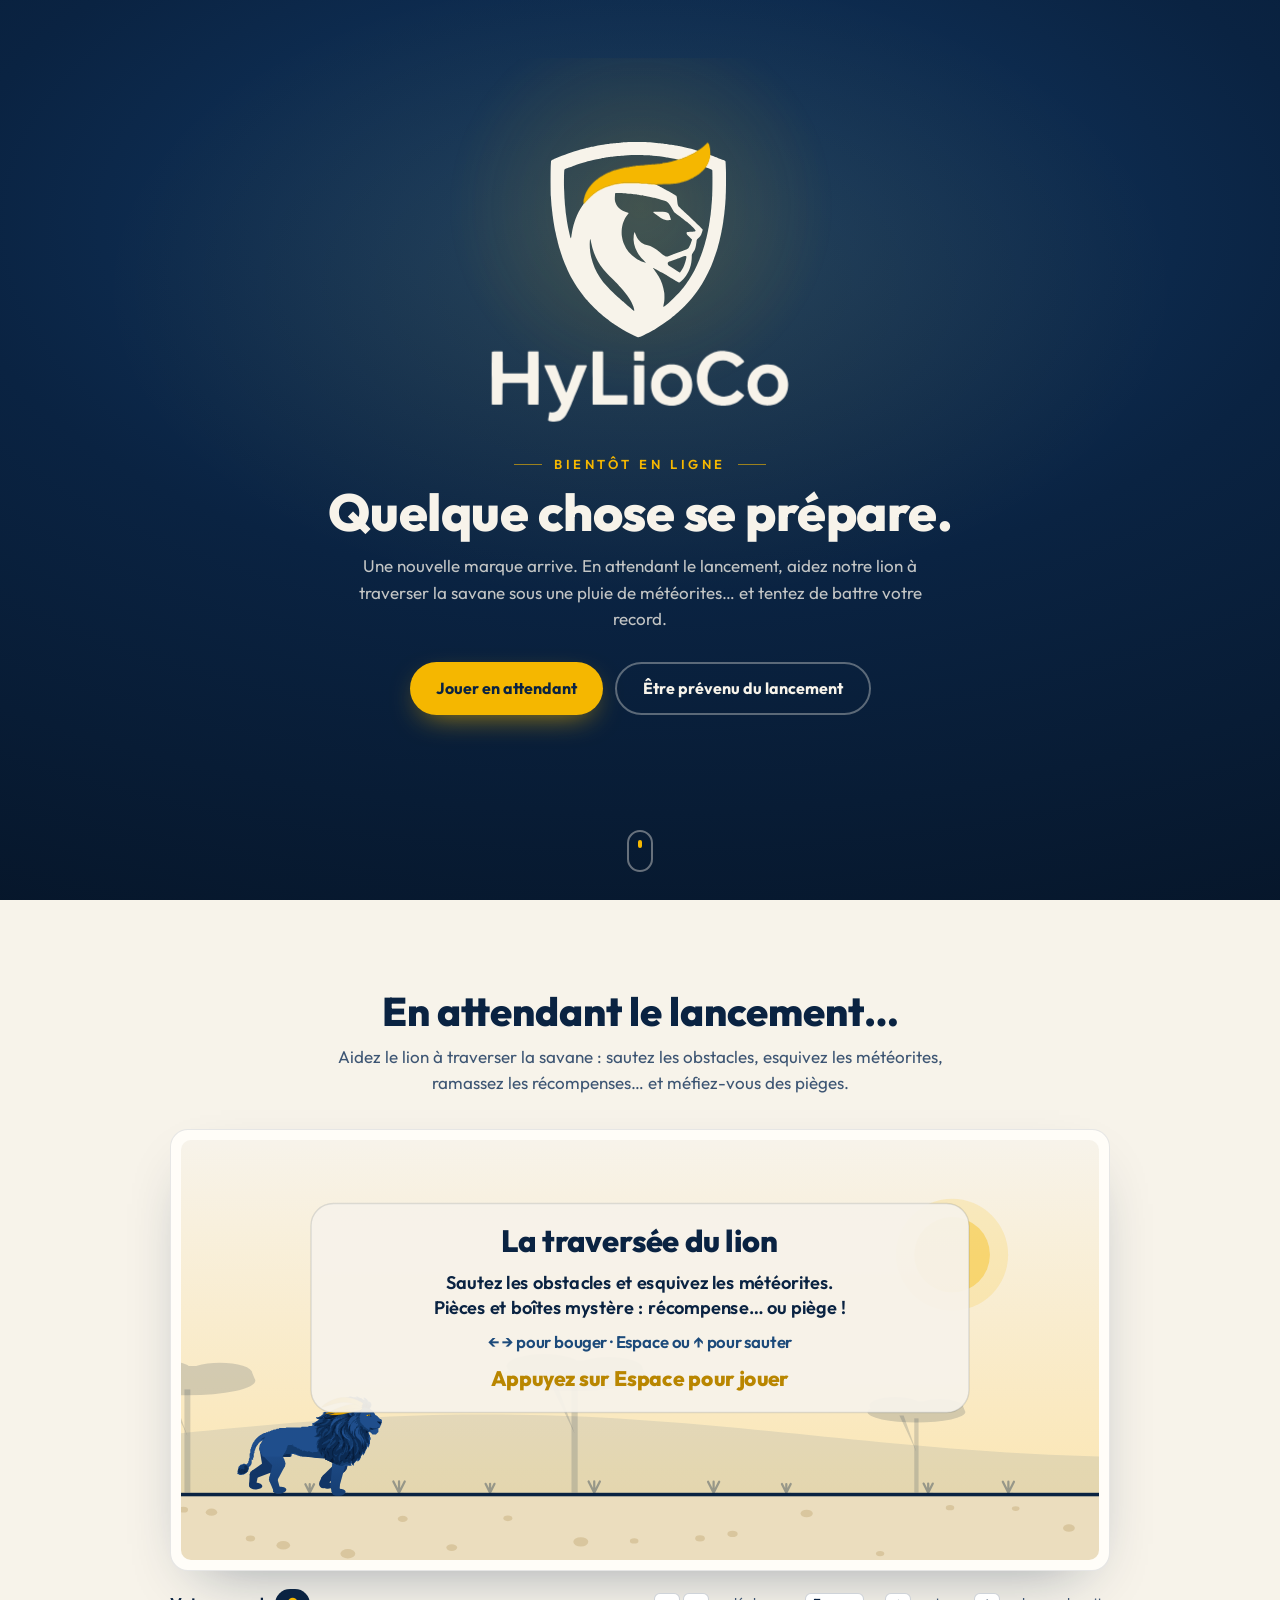
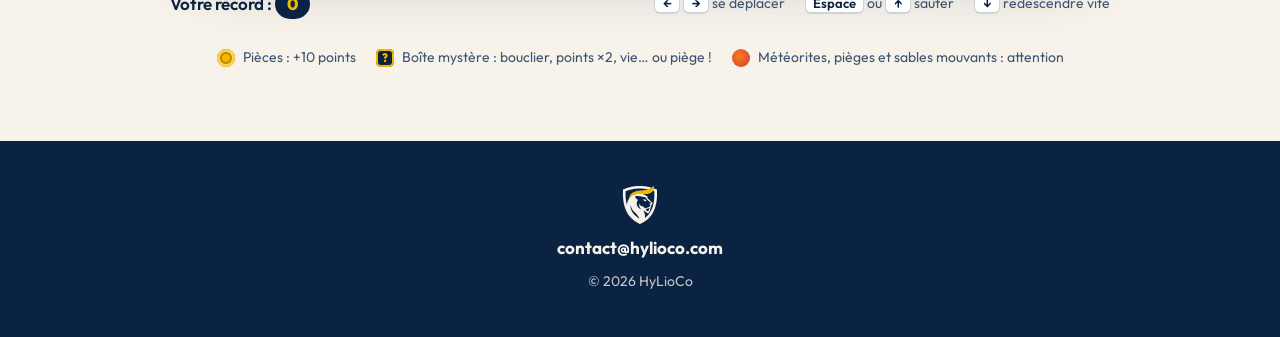
==== commit aaa0d56c: "Lion royal dans le jeu, commandes mobiles agrandies, compteur de visiteurs - Nouveau lion (lion.js) " ====
--- a/index.html
+++ b/index.html
@@ -38,6 +38,10 @@
             <a class="bouton bouton-or" href="#jeu">Jouer en attendant</a>
             <a class="bouton bouton-contour" href="mailto:contact@hylioco.com?subject=Pr%C3%A9venez-moi%20du%20lancement%20HyLioCo">Être prévenu du lancement</a>
         </div>
+        <p class="compteur" id="compteur" hidden>
+            <span class="compteur-point" aria-hidden="true"></span>
+            <span><strong id="compteur-nombre">0</strong> <span id="compteur-texte">visiteurs attendent déjà le lancement</span></span>
+        </p>
         <a class="defiler" href="#jeu" aria-label="Aller au jeu"><span></span></a>
     </header>
 
@@ -79,6 +83,8 @@
         <p>© 2026 HyLioCo</p>
     </footer>
 
+    <script src="visites.js" defer></script>
+    <script src="lion.js" defer></script>
     <script src="game.js" defer></script>
 </body>
 </html>
--- a/styles.css
+++ b/styles.css
@@ -237,6 +237,43 @@
     color: var(--or);
 }
 
+.compteur {
+    display: inline-flex;
+    align-items: center;
+    gap: 10px;
+    margin: 26px 0 0;
+    padding: 8px 18px 8px 14px;
+    border-radius: 999px;
+    border: 1px solid rgba(245, 183, 0, 0.35);
+    background: rgba(245, 183, 0, 0.08);
+    font-size: 15px;
+    color: var(--texte-clair);
+    animation: apparaitre 0.7s cubic-bezier(0.2, 0.8, 0.2, 1) 2.4s both;
+}
+
+.compteur[hidden] {
+    display: none;
+}
+
+.compteur strong {
+    color: var(--or);
+    font-weight: 800;
+}
+
+.compteur-point {
+    width: 8px;
+    height: 8px;
+    border-radius: 50%;
+    background: var(--or);
+    box-shadow: 0 0 0 0 rgba(245, 183, 0, 0.6);
+    animation: pulsation 2s ease-out infinite;
+}
+
+@keyframes pulsation {
+    0% { box-shadow: 0 0 0 0 rgba(245, 183, 0, 0.6); }
+    100% { box-shadow: 0 0 0 10px rgba(245, 183, 0, 0); }
+}
+
 .defiler {
     position: absolute;
     bottom: 28px;
@@ -308,14 +345,15 @@
     cursor: pointer;
 }
 
-/* Boutons tactiles : affichés seulement sur écran tactile */
+/* Boutons tactiles : affichés seulement sur écran tactile, grands et faciles à atteindre */
 .jeu-tactile {
     display: none;
-    grid-template-columns: 64px 64px 1fr;
+    grid-template-columns: 1fr 1fr 1.3fr;
     gap: 10px;
     margin-top: 10px;
     user-select: none;
     -webkit-user-select: none;
+    -webkit-touch-callout: none;
 }
 
 @media (pointer: coarse) {
@@ -327,26 +365,31 @@
 .jeu-tactile button {
     display: grid;
     place-items: center;
-    height: 60px;
+    min-height: 88px;
     border: 0;
-    border-radius: 14px;
+    border-radius: 18px;
     background: var(--marine);
     color: var(--ivoire);
-    font: 700 17px var(--police);
+    font: 800 20px var(--police);
     touch-action: none;
     -webkit-tap-highlight-color: transparent;
-}
-
-.jeu-tactile button:active {
+    -webkit-touch-callout: none;
+    box-shadow: inset 0 -5px 0 rgba(0, 0, 0, 0.22);
+    transition: transform 0.06s ease, box-shadow 0.06s ease, background-color 0.06s ease;
+}
+
+.jeu-tactile button.actif {
+    transform: translateY(3px);
+    box-shadow: inset 0 -2px 0 rgba(0, 0, 0, 0.22);
     background: var(--roi);
 }
 
 .jeu-tactile svg {
-    width: 26px;
-    height: 26px;
+    width: 40px;
+    height: 40px;
     fill: none;
     stroke: currentColor;
-    stroke-width: 3;
+    stroke-width: 3.2;
     stroke-linecap: round;
     stroke-linejoin: round;
 }
@@ -356,8 +399,19 @@
     color: var(--marine);
 }
 
-.jeu-tactile .jeu-saut:active {
+.jeu-tactile .jeu-saut.actif {
     background: #FFC52E;
+}
+
+@media (max-width: 600px) {
+    .jeu {
+        padding: 64px 10px 56px;
+    }
+
+    .jeu-cadre {
+        padding: 6px;
+        border-radius: 16px;
+    }
 }
 
 .jeu-bas {
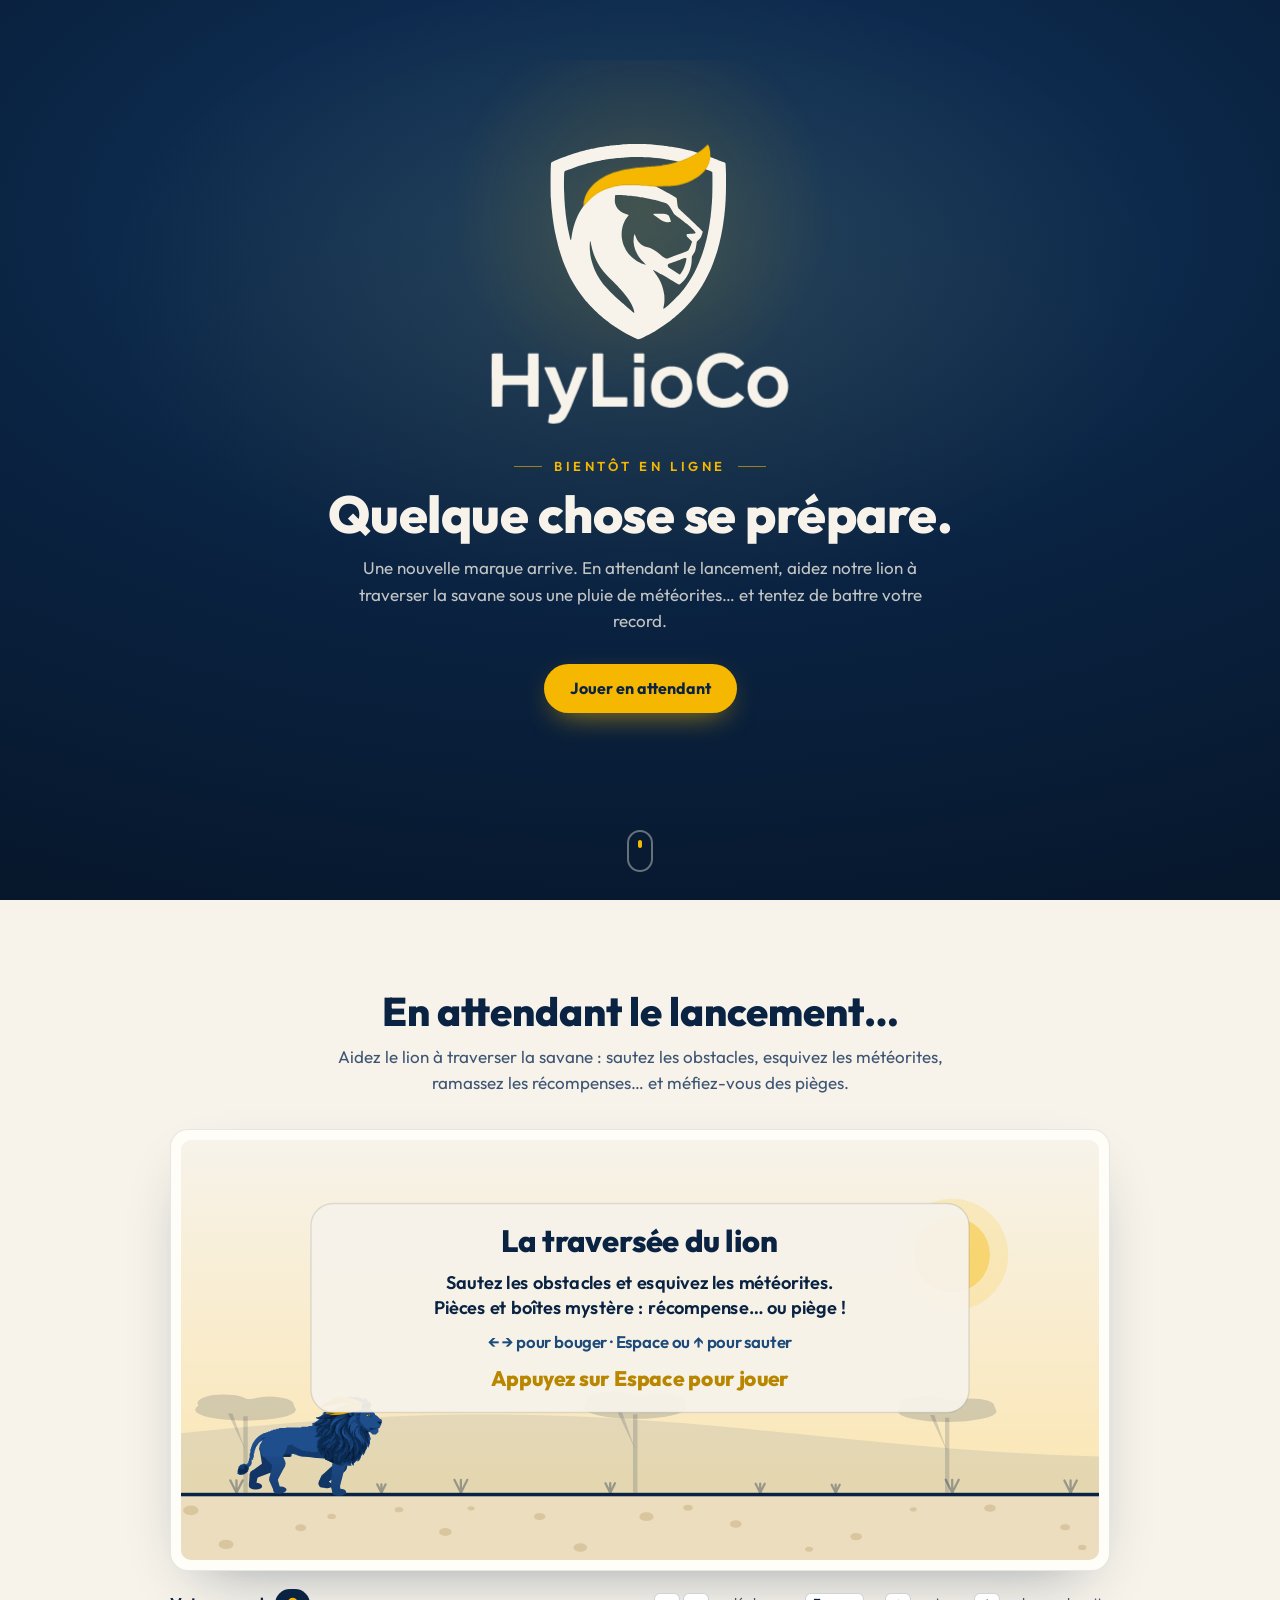
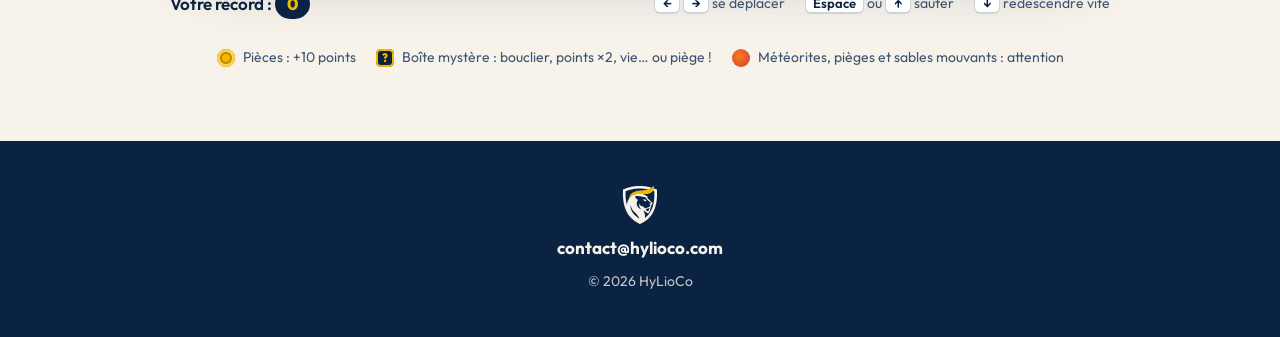
==== commit 56f0c241: "Compteur de visiteurs sans configuration, retrait du bouton « Être prévenu » - visites.js : utilise " ====
--- a/index.html
+++ b/index.html
@@ -36,7 +36,6 @@
         <p class="intro">Une nouvelle marque arrive. En attendant le lancement, aidez notre lion à traverser la savane sous une pluie de météorites… et tentez de battre votre record.</p>
         <div class="actions">
             <a class="bouton bouton-or" href="#jeu">Jouer en attendant</a>
-            <a class="bouton bouton-contour" href="mailto:contact@hylioco.com?subject=Pr%C3%A9venez-moi%20du%20lancement%20HyLioCo">Être prévenu du lancement</a>
         </div>
         <p class="compteur" id="compteur" hidden>
             <span class="compteur-point" aria-hidden="true"></span>
--- a/styles.css
+++ b/styles.css
@@ -225,16 +225,6 @@
 
 .bouton-or:hover {
     background: #FFC52E;
-}
-
-.bouton-contour {
-    border: 2px solid rgba(247, 243, 234, 0.35);
-    color: var(--ivoire);
-}
-
-.bouton-contour:hover {
-    border-color: var(--or);
-    color: var(--or);
 }
 
 .compteur {
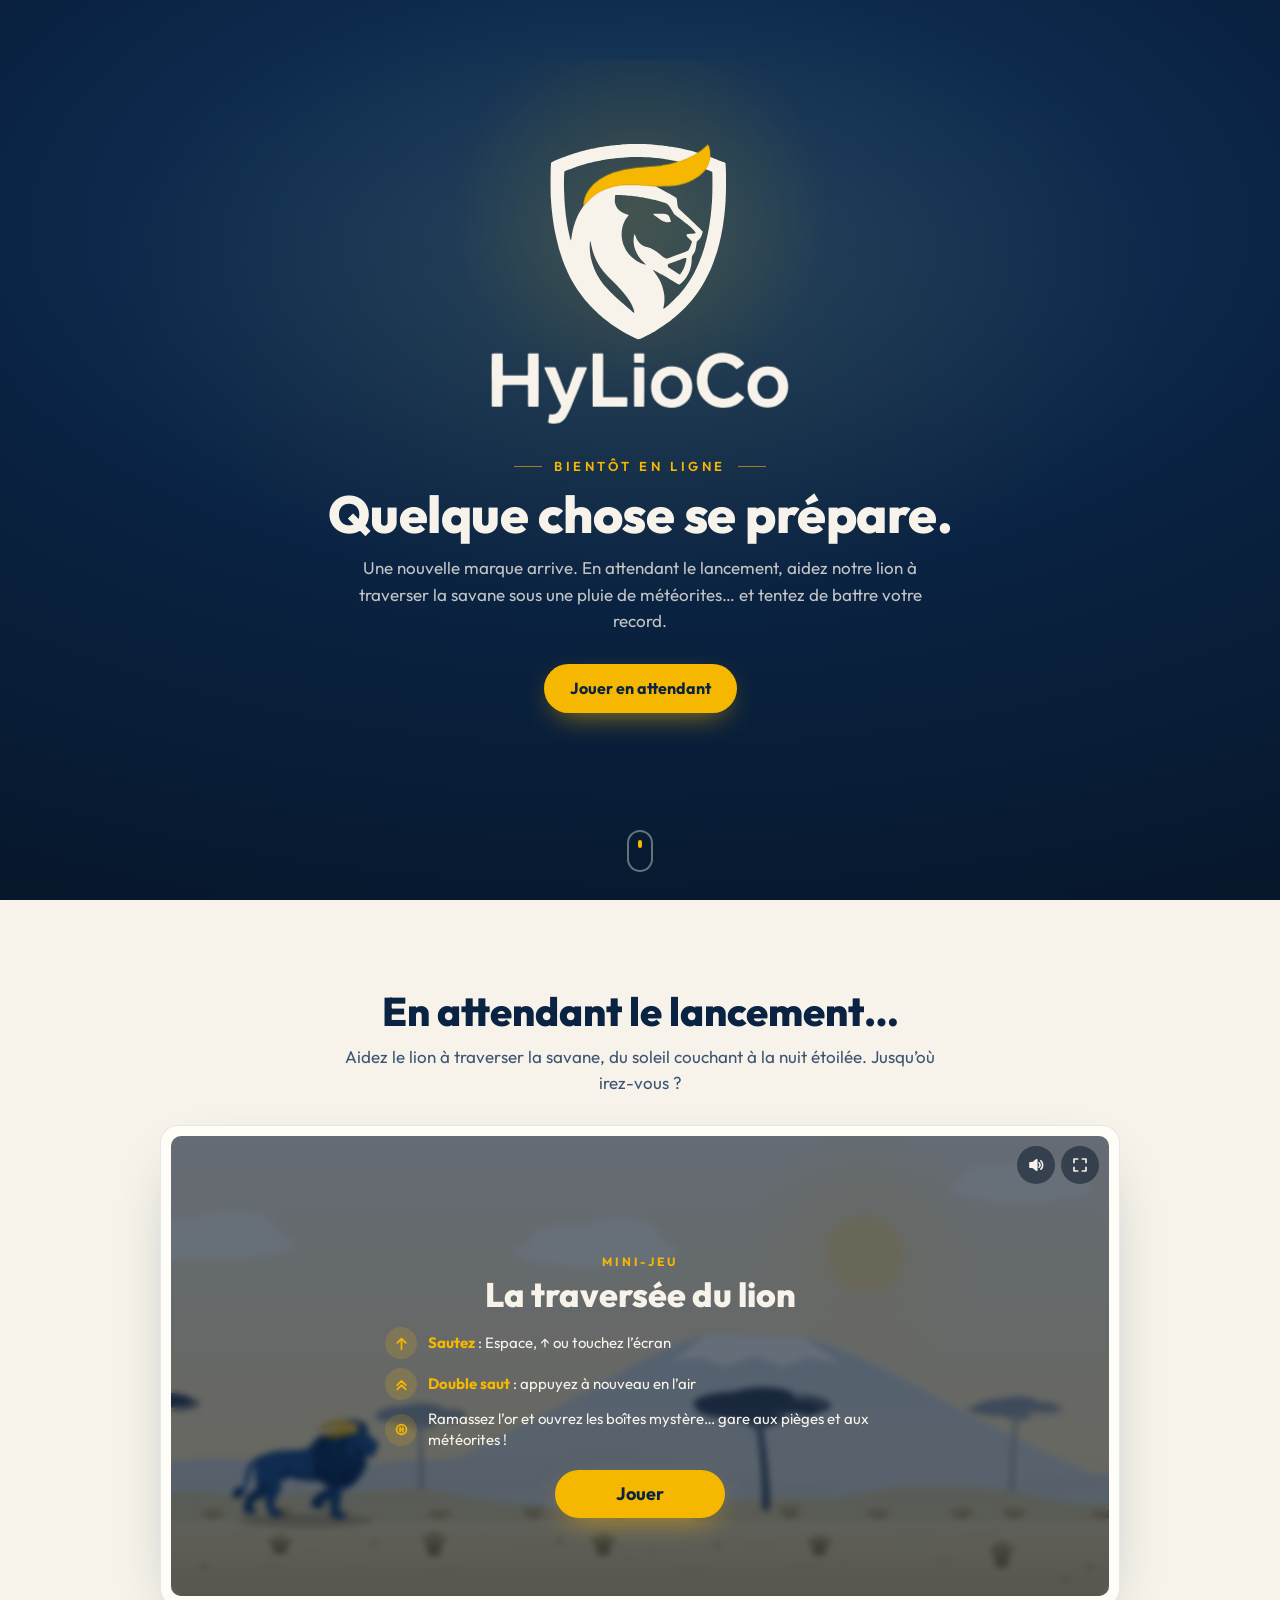
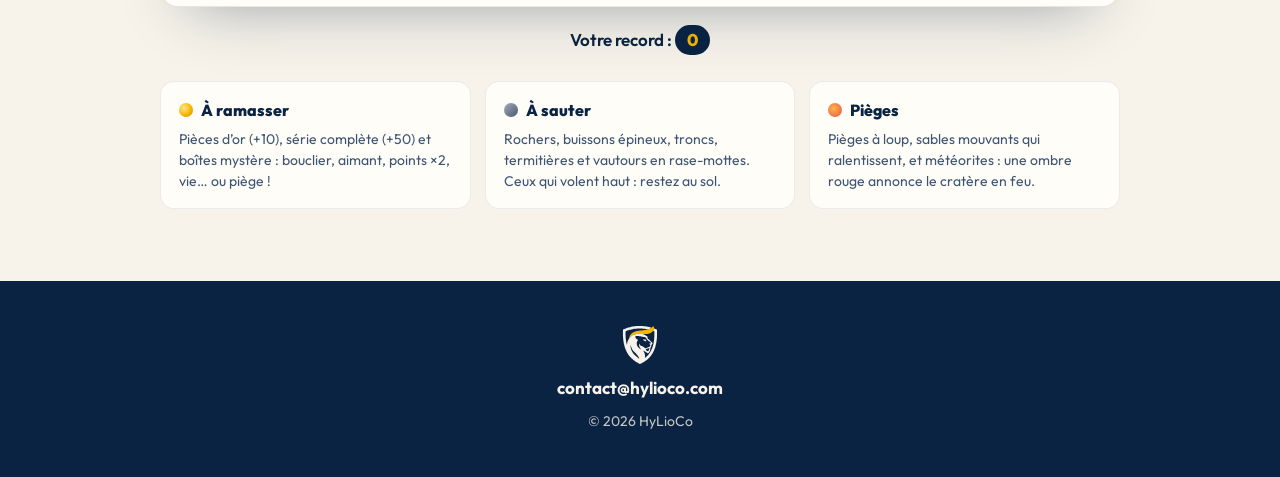
==== commit 972dd1ee: "Jeu refait : un seul geste, enchaînements jouables, savane du jour à la nuit - Contrôle à un geste (" ====
--- a/index.html
+++ b/index.html
@@ -47,32 +47,92 @@
     <main>
         <section id="jeu" class="jeu" aria-labelledby="jeu-titre">
             <h2 id="jeu-titre">En attendant le lancement…</h2>
-            <p class="jeu-texte">Aidez le lion à traverser la savane : sautez les obstacles, esquivez les météorites, ramassez les récompenses… et méfiez-vous des pièges.</p>
-            <div class="jeu-cadre">
-                <canvas id="jeu-canvas" tabindex="0" aria-label="Mini-jeu : le lion traverse la savane. Flèches gauche et droite pour se déplacer, Espace ou flèche du haut pour sauter."></canvas>
-                <div class="jeu-tactile">
-                    <button type="button" data-action="gauche" aria-label="Aller à gauche">
-                        <svg viewBox="0 0 24 24" aria-hidden="true"><path d="M15 5l-7 7 7 7"/></svg>
+            <p class="jeu-texte">Aidez le lion à traverser la savane, du soleil couchant à la nuit étoilée. Jusqu’où irez-vous&nbsp;?</p>
+            <div class="jeu-cadre" id="jeu-cadre">
+                <canvas id="jeu-canvas" tabindex="0" aria-label="Mini-jeu La traversée du lion. Espace, flèche du haut ou toucher l’écran pour sauter ; appuyer de nouveau en l’air pour un double saut."></canvas>
+
+                <div class="jeu-hud" aria-hidden="true">
+                    <div class="hud-gauche">
+                        <div class="hud-pilule hud-vies" id="hud-vies"></div>
+                        <div class="hud-pilule hud-pieces"><span class="piece-icone"></span><span id="hud-pieces">0</span></div>
+                        <div class="hud-effets" id="hud-effets"></div>
+                    </div>
+                    <div class="hud-centre">
+                        <div class="hud-score" id="hud-score">0</div>
+                        <div class="hud-record">Record <span id="hud-record">0</span></div>
+                    </div>
+                </div>
+
+                <div class="jeu-outils">
+                    <button type="button" class="outil" id="btn-son" aria-label="Couper le son" aria-pressed="false">
+                        <svg class="icone-son" viewBox="0 0 24 24" aria-hidden="true"><path d="M4 9v6h4l5 4V5L8 9z"/><path class="ondes" d="M16 9a4 4 0 010 6M18.5 6.5a7.5 7.5 0 010 11"/><path class="barre" d="M16 9l6 6M22 9l-6 6"/></svg>
                     </button>
-                    <button type="button" data-action="droite" aria-label="Aller à droite">
-                        <svg viewBox="0 0 24 24" aria-hidden="true"><path d="M9 5l7 7-7 7"/></svg>
+                    <button type="button" class="outil" id="btn-pause" aria-label="Mettre en pause">
+                        <svg class="icone-pause" viewBox="0 0 24 24" aria-hidden="true"><path d="M8 5v14M16 5v14"/></svg>
+                        <svg class="icone-reprendre" viewBox="0 0 24 24" aria-hidden="true"><path d="M8 5l11 7-11 7z"/></svg>
                     </button>
-                    <button type="button" data-action="saut" class="jeu-saut">Sauter</button>
+                    <button type="button" class="outil" id="btn-plein-ecran" aria-label="Plein écran">
+                        <svg viewBox="0 0 24 24" aria-hidden="true"><path d="M4 9V4h5M20 9V4h-5M4 15v5h5M20 15v5h-5"/></svg>
+                    </button>
+                </div>
+
+                <div class="jeu-banniere" id="jeu-banniere" role="status" aria-live="polite"></div>
+                <div class="jeu-toast" id="jeu-toast" role="status" aria-live="polite"></div>
+
+                <div class="jeu-ecran" id="ecran-debut">
+                    <div class="ecran-contenu">
+                        <p class="ecran-surtitre">Mini-jeu</p>
+                        <h3 class="ecran-titre">La traversée du lion</h3>
+                        <ul class="ecran-regles">
+                            <li><span class="regle-icone"><svg viewBox="0 0 24 24" aria-hidden="true"><path d="M12 20V5M6 11l6-6 6 6"/></svg></span><span><strong>Sautez</strong> : Espace, ↑ ou touchez l’écran</span></li>
+                            <li><span class="regle-icone"><svg viewBox="0 0 24 24" aria-hidden="true"><path d="M6 13l6-6 6 6M6 19l6-6 6 6"/></svg></span><span><strong>Double saut</strong> : appuyez à nouveau en l’air</span></li>
+                            <li><span class="regle-icone"><svg viewBox="0 0 24 24" aria-hidden="true"><circle cx="12" cy="12" r="7"/><path d="M10 9v6M14 9v6M10 12h4"/></svg></span><span>Ramassez l’or et ouvrez les boîtes mystère… gare aux pièges et aux météorites&nbsp;!</span></li>
+                        </ul>
+                        <button type="button" class="bouton bouton-or bouton-jeu" id="btn-jouer">Jouer</button>
+                    </div>
+                </div>
+
+                <div class="jeu-ecran" id="ecran-pause" hidden>
+                    <div class="ecran-contenu">
+                        <h3 class="ecran-titre">Pause</h3>
+                        <button type="button" class="bouton bouton-or bouton-jeu" id="btn-reprendre">Reprendre</button>
+                    </div>
+                </div>
+
+                <div class="jeu-ecran" id="ecran-fin" hidden>
+                    <div class="ecran-contenu">
+                        <h3 class="ecran-titre">Fin de la traversée</h3>
+                        <p class="fin-nouveau" id="fin-nouveau" hidden>Nouveau record&nbsp;!</p>
+                        <p class="fin-score"><strong id="fin-score">0</strong> points</p>
+                        <dl class="fin-stats">
+                            <div><dt>Distance</dt><dd id="fin-distance">0 m</dd></div>
+                            <div><dt>Pièces</dt><dd id="fin-pieces">0</dd></div>
+                            <div><dt>Record</dt><dd id="fin-record">0</dd></div>
+                        </dl>
+                        <div class="ecran-actions">
+                            <button type="button" class="bouton bouton-or bouton-jeu" id="btn-rejouer">Rejouer</button>
+                            <button type="button" class="bouton bouton-clair bouton-jeu" id="btn-partager">Partager mon score</button>
+                        </div>
+                    </div>
                 </div>
             </div>
-            <div class="jeu-bas">
-                <p class="jeu-record">Votre record : <strong id="jeu-record">0</strong><span id="jeu-message" class="jeu-message" aria-live="polite"></span></p>
-                <ul class="jeu-aide">
-                    <li><kbd>←</kbd> <kbd>→</kbd> se déplacer</li>
-                    <li><kbd>Espace</kbd> ou <kbd>↑</kbd> sauter</li>
-                    <li><kbd>↓</kbd> redescendre vite</li>
-                </ul>
+
+            <p class="jeu-record">Votre record : <strong id="jeu-record">0</strong><span id="jeu-message" class="jeu-message" aria-live="polite"></span></p>
+
+            <div class="jeu-legende">
+                <div class="legende-carte">
+                    <h3><span class="pastille pastille-or"></span>À ramasser</h3>
+                    <p>Pièces d’or (+10), série complète (+50) et boîtes mystère&nbsp;: bouclier, aimant, points ×2, vie… ou piège&nbsp;!</p>
+                </div>
+                <div class="legende-carte">
+                    <h3><span class="pastille pastille-roche"></span>À sauter</h3>
+                    <p>Rochers, buissons épineux, troncs, termitières et vautours en rase-mottes. Ceux qui volent haut&nbsp;: restez au sol.</p>
+                </div>
+                <div class="legende-carte">
+                    <h3><span class="pastille pastille-rouge"></span>Pièges</h3>
+                    <p>Pièges à loup, sables mouvants qui ralentissent, et météorites&nbsp;: une ombre rouge annonce le cratère en feu.</p>
+                </div>
             </div>
-            <ul class="jeu-legende">
-                <li><span class="pastille pastille-or"></span>Pièces : +10 points</li>
-                <li><span class="pastille pastille-boite">?</span>Boîte mystère : bouclier, points ×2, vie… ou piège !</li>
-                <li><span class="pastille pastille-rouge"></span>Météorites, pièges et sables mouvants : attention</li>
-            </ul>
         </section>
     </main>
 
@@ -83,6 +143,8 @@
     </footer>
 
     <script src="visites.js" defer></script>
+    <script src="sons.js" defer></script>
+    <script src="decor.js" defer></script>
     <script src="lion.js" defer></script>
     <script src="game.js" defer></script>
 </body>
--- a/styles.css
+++ b/styles.css
@@ -296,7 +296,7 @@
 
 /* ---------- Jeu ---------- */
 .jeu {
-    max-width: 980px;
+    max-width: 1000px;
     margin: 0 auto;
     padding: 88px 20px 72px;
     text-align: center;
@@ -311,110 +311,504 @@
 
 .jeu-texte {
     max-width: 36em;
-    margin: 0 auto 32px;
+    margin: 0 auto 28px;
     color: var(--texte-doux);
 }
 
 .jeu-cadre {
+    position: relative;
     padding: 10px;
     border-radius: var(--rayon);
     background: #FFFDF8;
     border: 1px solid rgba(10, 35, 66, 0.10);
     box-shadow: var(--ombre);
+    overflow: hidden;
+    user-select: none;
+    -webkit-user-select: none;
 }
 
 #jeu-canvas {
     display: block;
     width: 100%;
-    height: clamp(240px, 42vw, 420px);
+    height: clamp(300px, 44vw, 460px);
     border-radius: calc(var(--rayon) - 8px);
-    touch-action: manipulation;
-    user-select: none;
-    -webkit-user-select: none;
-    -webkit-tap-highlight-color: transparent;
-    cursor: pointer;
-}
-
-/* Boutons tactiles : affichés seulement sur écran tactile, grands et faciles à atteindre */
-.jeu-tactile {
-    display: none;
-    grid-template-columns: 1fr 1fr 1.3fr;
-    gap: 10px;
-    margin-top: 10px;
-    user-select: none;
-    -webkit-user-select: none;
-    -webkit-touch-callout: none;
-}
-
-@media (pointer: coarse) {
-    .jeu-tactile {
-        display: grid;
-    }
-}
-
-.jeu-tactile button {
-    display: grid;
-    place-items: center;
-    min-height: 88px;
-    border: 0;
-    border-radius: 18px;
-    background: var(--marine);
-    color: var(--ivoire);
-    font: 800 20px var(--police);
+    background: #F4EFE5;
     touch-action: none;
     -webkit-tap-highlight-color: transparent;
     -webkit-touch-callout: none;
-    box-shadow: inset 0 -5px 0 rgba(0, 0, 0, 0.22);
-    transition: transform 0.06s ease, box-shadow 0.06s ease, background-color 0.06s ease;
-}
-
-.jeu-tactile button.actif {
-    transform: translateY(3px);
-    box-shadow: inset 0 -2px 0 rgba(0, 0, 0, 0.22);
-    background: var(--roi);
-}
-
-.jeu-tactile svg {
-    width: 40px;
-    height: 40px;
+    outline: none;
+}
+
+.jeu-cadre.en-jeu #jeu-canvas {
+    cursor: pointer;
+}
+
+#jeu-canvas:focus-visible {
+    box-shadow: inset 0 0 0 3px var(--or);
+}
+
+/* Affichage en jeu : vies, pièces, effets, score */
+.jeu-hud {
+    position: absolute;
+    top: 20px;
+    left: 20px;
+    right: 20px;
+    pointer-events: none;
+    z-index: 2;
+    text-align: left;
+    opacity: 0;
+    transition: opacity 0.3s ease;
+}
+
+.jeu-cadre.en-jeu .jeu-hud {
+    opacity: 1;
+}
+
+.hud-gauche {
+    display: flex;
+    flex-direction: column;
+    align-items: flex-start;
+    gap: 6px;
+}
+
+.hud-pilule {
+    display: inline-flex;
+    align-items: center;
+    gap: 5px;
+    padding: 4px 10px;
+    border-radius: 999px;
+    background: rgba(6, 21, 40, 0.5);
+    color: var(--ivoire);
+    font-weight: 700;
+    font-size: 14px;
+    line-height: 1;
+    backdrop-filter: blur(4px);
+    -webkit-backdrop-filter: blur(4px);
+}
+
+.hud-vies {
+    gap: 3px;
+    padding: 4px 8px;
+}
+
+.coeur {
+    display: block;
+    width: 20px;
+    height: 20px;
+}
+
+.coeur svg {
+    display: block;
+    width: 100%;
+    height: 100%;
+    fill: var(--or);
+    stroke: #FFE08A;
+    stroke-width: 1;
+}
+
+.coeur.vide svg {
+    fill: transparent;
+    stroke: rgba(247, 243, 234, 0.55);
+    stroke-width: 1.6;
+}
+
+.piece-icone {
+    width: 14px;
+    height: 14px;
+    border-radius: 50%;
+    background: radial-gradient(circle at 35% 35%, #FFE58A, var(--or) 55%, #C98A00);
+    box-shadow: inset 0 0 0 2px rgba(150, 98, 0, 0.5);
+}
+
+.hud-effets {
+    display: flex;
+    flex-direction: column;
+    align-items: flex-start;
+    gap: 5px;
+}
+
+.effet {
+    position: relative;
+    display: inline-flex;
+    align-items: center;
+    gap: 5px;
+    padding: 4px 10px 6px 6px;
+    border-radius: 999px;
+    overflow: hidden;
+    background: rgba(245, 183, 0, 0.95);
+    color: var(--marine);
+    font-size: 12px;
+    font-weight: 800;
+    line-height: 1;
+}
+
+.effet.mauvais {
+    background: rgba(226, 85, 75, 0.95);
+    color: var(--ivoire);
+}
+
+.effet svg {
+    width: 15px;
+    height: 15px;
     fill: none;
     stroke: currentColor;
-    stroke-width: 3.2;
+    stroke-width: 2.2;
     stroke-linecap: round;
     stroke-linejoin: round;
 }
 
-.jeu-tactile .jeu-saut {
+.effet-barre {
+    position: absolute;
+    left: 0;
+    right: 0;
+    bottom: 0;
+    height: 3px;
+    background: rgba(6, 21, 40, 0.45);
+    transform-origin: left;
+}
+
+.hud-centre {
+    position: absolute;
+    top: 0;
+    left: 50%;
+    transform: translateX(-50%);
+    padding: 6px 18px 7px;
+    border-radius: 16px;
+    background: rgba(6, 21, 40, 0.5);
+    color: var(--ivoire);
+    text-align: center;
+    backdrop-filter: blur(4px);
+    -webkit-backdrop-filter: blur(4px);
+}
+
+.hud-score {
+    font-size: 26px;
+    font-weight: 800;
+    line-height: 1;
+    font-variant-numeric: tabular-nums;
+}
+
+.hud-record {
+    margin-top: 2px;
+    font-size: 11px;
+    font-weight: 600;
+    opacity: 0.8;
+}
+
+/* Boutons son, pause, plein écran */
+.jeu-outils {
+    position: absolute;
+    top: 20px;
+    right: 20px;
+    display: flex;
+    gap: 6px;
+    z-index: 5;
+}
+
+.outil {
+    display: grid;
+    place-items: center;
+    width: 38px;
+    height: 38px;
+    padding: 0;
+    border: 0;
+    border-radius: 50%;
+    background: rgba(6, 21, 40, 0.5);
+    color: var(--ivoire);
+    cursor: pointer;
+    backdrop-filter: blur(4px);
+    -webkit-backdrop-filter: blur(4px);
+    transition: background-color 0.2s ease;
+}
+
+.outil:hover {
+    background: rgba(6, 21, 40, 0.75);
+}
+
+.outil[hidden] {
+    display: none;
+}
+
+.outil svg {
+    width: 18px;
+    height: 18px;
+    fill: none;
+    stroke: currentColor;
+    stroke-width: 2.2;
+    stroke-linecap: round;
+    stroke-linejoin: round;
+}
+
+.icone-son path:first-child,
+.icone-reprendre path {
+    fill: currentColor;
+}
+
+.icone-son .barre,
+.outil.muet .icone-son .ondes,
+.icone-reprendre,
+.outil.en-pause .icone-pause {
+    display: none;
+}
+
+.outil.muet .icone-son .barre,
+.outil.en-pause .icone-reprendre {
+    display: inline;
+}
+
+#btn-pause {
+    display: none;
+}
+
+.jeu-cadre.en-jeu #btn-pause,
+#btn-pause.en-pause {
+    display: grid;
+}
+
+/* Bandeau d'annonce et message bref */
+.jeu-banniere,
+.jeu-toast {
+    position: absolute;
+    left: 50%;
+    max-width: calc(100% - 48px);
+    padding: 9px 18px;
+    border-radius: 999px;
+    background: rgba(6, 21, 40, 0.78);
+    color: var(--ivoire);
+    font-weight: 700;
+    font-size: 15px;
+    line-height: 1.25;
+    opacity: 0;
+    pointer-events: none;
+    transform: translate(-50%, -8px);
+    transition: opacity 0.3s ease, transform 0.3s ease;
+    z-index: 3;
+}
+
+.jeu-banniere {
+    top: 86px;
+}
+
+.jeu-toast {
+    bottom: 28px;
+    z-index: 6;
+}
+
+.jeu-banniere.visible,
+.jeu-toast.visible {
+    opacity: 1;
+    transform: translate(-50%, 0);
+}
+
+.jeu-banniere.bon {
+    background: rgba(245, 183, 0, 0.96);
+    color: var(--marine);
+}
+
+.jeu-banniere.mauvais {
+    background: rgba(226, 85, 75, 0.95);
+}
+
+/* Écrans d'accueil, de pause et de fin */
+.jeu-ecran {
+    position: absolute;
+    inset: 10px;
+    display: grid;
+    place-items: center;
+    padding: 56px 16px 16px;
+    border-radius: calc(var(--rayon) - 8px);
+    background: rgba(6, 21, 40, 0.6);
+    backdrop-filter: blur(3px);
+    -webkit-backdrop-filter: blur(3px);
+    color: var(--ivoire);
+    text-align: center;
+    overflow-y: auto;
+    z-index: 4;
+    animation: apparaitre 0.35s ease both;
+}
+
+.jeu-ecran[hidden] {
+    display: none;
+}
+
+.ecran-contenu {
+    max-width: 30em;
+}
+
+.ecran-surtitre {
+    margin: 0 0 4px;
+    font-size: 12px;
+    font-weight: 700;
+    letter-spacing: 0.24em;
+    text-transform: uppercase;
+    color: var(--or);
+}
+
+.ecran-titre {
+    margin: 0 0 14px;
+    font-size: clamp(24px, 3.6vw, 34px);
+    font-weight: 800;
+    line-height: 1.1;
+}
+
+.ecran-regles {
+    display: grid;
+    gap: 9px;
+    margin: 0 auto 20px;
+    padding: 0;
+    list-style: none;
+    text-align: left;
+    font-size: 15px;
+    line-height: 1.35;
+}
+
+.ecran-regles li {
+    display: flex;
+    align-items: center;
+    gap: 11px;
+}
+
+.ecran-regles strong {
+    color: var(--or);
+}
+
+.regle-icone {
+    flex: none;
+    display: grid;
+    place-items: center;
+    width: 32px;
+    height: 32px;
+    border-radius: 50%;
+    background: rgba(245, 183, 0, 0.16);
+    color: var(--or);
+}
+
+.regle-icone svg {
+    width: 17px;
+    height: 17px;
+    fill: none;
+    stroke: currentColor;
+    stroke-width: 2.4;
+    stroke-linecap: round;
+    stroke-linejoin: round;
+}
+
+.bouton-jeu {
+    min-width: 170px;
+    border: 0;
+    font-family: var(--police);
+    font-size: 18px;
+    cursor: pointer;
+}
+
+.bouton-clair {
+    border: 2px solid rgba(247, 243, 234, 0.45);
+    background: transparent;
+    color: var(--ivoire);
+}
+
+.bouton-clair:hover {
+    border-color: var(--or);
+    color: var(--or);
+}
+
+.fin-nouveau {
+    display: inline-block;
+    margin: 0 0 8px;
+    padding: 5px 14px;
+    border-radius: 999px;
     background: var(--or);
     color: var(--marine);
-}
-
-.jeu-tactile .jeu-saut.actif {
-    background: #FFC52E;
-}
-
-@media (max-width: 600px) {
-    .jeu {
-        padding: 64px 10px 56px;
-    }
-
-    .jeu-cadre {
-        padding: 6px;
-        border-radius: 16px;
-    }
-}
-
-.jeu-bas {
+    font-weight: 800;
+    animation: rebond 0.6s cubic-bezier(0.2, 1.6, 0.4, 1) both;
+}
+
+.fin-nouveau[hidden] {
+    display: none;
+}
+
+@keyframes rebond {
+    from { transform: scale(0.4); opacity: 0; }
+    to { transform: scale(1); opacity: 1; }
+}
+
+.fin-score {
+    margin: 0;
+    font-weight: 600;
+}
+
+.fin-score strong {
+    display: block;
+    font-size: clamp(42px, 7vw, 60px);
+    font-weight: 800;
+    line-height: 1;
+    color: var(--or);
+    font-variant-numeric: tabular-nums;
+}
+
+.fin-stats {
+    display: flex;
+    justify-content: center;
+    gap: 26px;
+    margin: 14px 0 20px;
+}
+
+.fin-stats dt {
+    font-size: 12px;
+    opacity: 0.75;
+}
+
+.fin-stats dd {
+    margin: 0;
+    font-size: 18px;
+    font-weight: 800;
+}
+
+.ecran-actions {
     display: flex;
     flex-wrap: wrap;
+    justify-content: center;
+    gap: 10px;
+}
+
+/* Plein écran */
+.jeu-cadre:fullscreen {
+    display: flex;
     align-items: center;
-    justify-content: space-between;
-    gap: 12px 24px;
-    margin-top: 18px;
-}
-
+    padding: 0;
+    border: 0;
+    border-radius: 0;
+    background: #061528;
+}
+
+.jeu-cadre:-webkit-full-screen {
+    display: flex;
+    align-items: center;
+    padding: 0;
+    border: 0;
+    border-radius: 0;
+    background: #061528;
+}
+
+.jeu-cadre:fullscreen #jeu-canvas {
+    height: 100vh;
+    height: 100dvh;
+    border-radius: 0;
+}
+
+.jeu-cadre:-webkit-full-screen #jeu-canvas {
+    height: 100vh;
+    border-radius: 0;
+}
+
+.jeu-cadre:fullscreen .jeu-ecran {
+    inset: 0;
+    border-radius: 0;
+}
+
+/* Sous le jeu : record et légende */
 .jeu-record {
-    margin: 0;
+    margin: 18px 0 0;
     font-weight: 600;
 }
 
@@ -433,73 +827,155 @@
     font-weight: 800;
 }
 
-.jeu-aide,
 .jeu-legende {
-    display: flex;
-    flex-wrap: wrap;
-    gap: 8px 20px;
-    margin: 0;
-    padding: 0;
-    list-style: none;
-    font-size: 14px;
-    color: var(--texte-doux);
-}
-
-@media (pointer: coarse) {
-    .jeu-aide {
-        display: none;
-    }
-}
-
-.jeu-legende {
-    justify-content: center;
-    margin-top: 28px;
-}
-
-.jeu-legende li {
-    display: inline-flex;
+    display: grid;
+    grid-template-columns: repeat(auto-fit, minmax(240px, 1fr));
+    gap: 14px;
+    margin-top: 26px;
+    text-align: left;
+}
+
+.legende-carte {
+    padding: 16px 18px;
+    border-radius: 14px;
+    background: #FFFDF8;
+    border: 1px solid rgba(10, 35, 66, 0.08);
+}
+
+.legende-carte h3 {
+    display: flex;
     align-items: center;
     gap: 8px;
-}
-
-kbd {
-    display: inline-block;
-    min-width: 26px;
-    padding: 1px 7px;
-    border: 1px solid rgba(10, 35, 66, 0.2);
-    border-bottom-width: 2px;
-    border-radius: 6px;
-    background: #fff;
-    font: 600 13px var(--police);
-    color: var(--marine);
-    text-align: center;
+    margin: 0 0 6px;
+    font-size: 16px;
+    font-weight: 800;
+}
+
+.legende-carte p {
+    margin: 0;
+    font-size: 14px;
+    line-height: 1.5;
+    color: var(--texte-doux);
 }
 
 .pastille {
-    display: inline-grid;
-    place-items: center;
-    width: 18px;
-    height: 18px;
+    flex: none;
+    width: 14px;
+    height: 14px;
     border-radius: 50%;
-    flex: none;
 }
 
 .pastille-or {
-    background: var(--or);
-    box-shadow: inset 0 0 0 3px #FFD24D, inset 0 0 0 5px var(--or-fonce);
-}
-
-.pastille-boite {
-    border-radius: 5px;
-    background: var(--marine);
-    box-shadow: inset 0 0 0 2px var(--or);
-    color: var(--or);
-    font-size: 12px;
-    font-weight: 800;
+    background: radial-gradient(circle at 35% 35%, #FFE58A, var(--or) 55%, #C98A00);
+}
+
+.pastille-roche {
+    background: linear-gradient(135deg, #A3AEBF, #4A566A);
 }
 
 .pastille-rouge {
-    background: radial-gradient(circle at 40% 40%, #FF7A1A, #C93C3C);
+    background: radial-gradient(circle at 40% 40%, #FFB347, #E2554B);
+}
+
+@media (max-width: 600px) {
+    .jeu {
+        padding: 64px 10px 56px;
+    }
+
+    .jeu-cadre {
+        padding: 6px;
+        border-radius: 16px;
+    }
+
+    #jeu-canvas {
+        height: clamp(330px, 95vw, 440px);
+    }
+
+    .jeu-hud {
+        top: 13px;
+        left: 13px;
+        right: 13px;
+    }
+
+    .jeu-outils {
+        top: 13px;
+        right: 13px;
+        gap: 5px;
+    }
+
+    .outil {
+        width: 34px;
+        height: 34px;
+    }
+
+    .hud-centre {
+        top: 44px;
+        padding: 4px 14px 5px;
+    }
+
+    .hud-score {
+        font-size: 22px;
+    }
+
+    .jeu-banniere {
+        top: 104px;
+        font-size: 13px;
+    }
+
+    .jeu-ecran {
+        inset: 6px;
+        padding: 52px 12px 12px;
+    }
+
+    .ecran-titre {
+        margin-bottom: 10px;
+    }
+
+    .ecran-regles {
+        gap: 7px;
+        margin-bottom: 16px;
+        font-size: 13px;
+    }
+
+    .regle-icone {
+        width: 28px;
+        height: 28px;
+    }
+
+    .ecran-titre {
+        font-size: 22px;
+    }
+
+    .fin-nouveau {
+        margin-bottom: 4px;
+        padding: 3px 12px;
+        font-size: 14px;
+    }
+
+    .fin-score strong {
+        font-size: 38px;
+    }
+
+    .fin-stats {
+        gap: 18px;
+        margin: 8px 0 14px;
+    }
+
+    .fin-stats dd {
+        font-size: 16px;
+    }
+
+    .ecran-actions {
+        flex-wrap: nowrap;
+        gap: 8px;
+    }
+
+    .bouton-jeu {
+        min-width: 0;
+        min-height: 44px;
+        padding: 10px 18px;
+        font-size: 15px;
+    }
 }
 
 /* ---------- Pied de page ---------- */
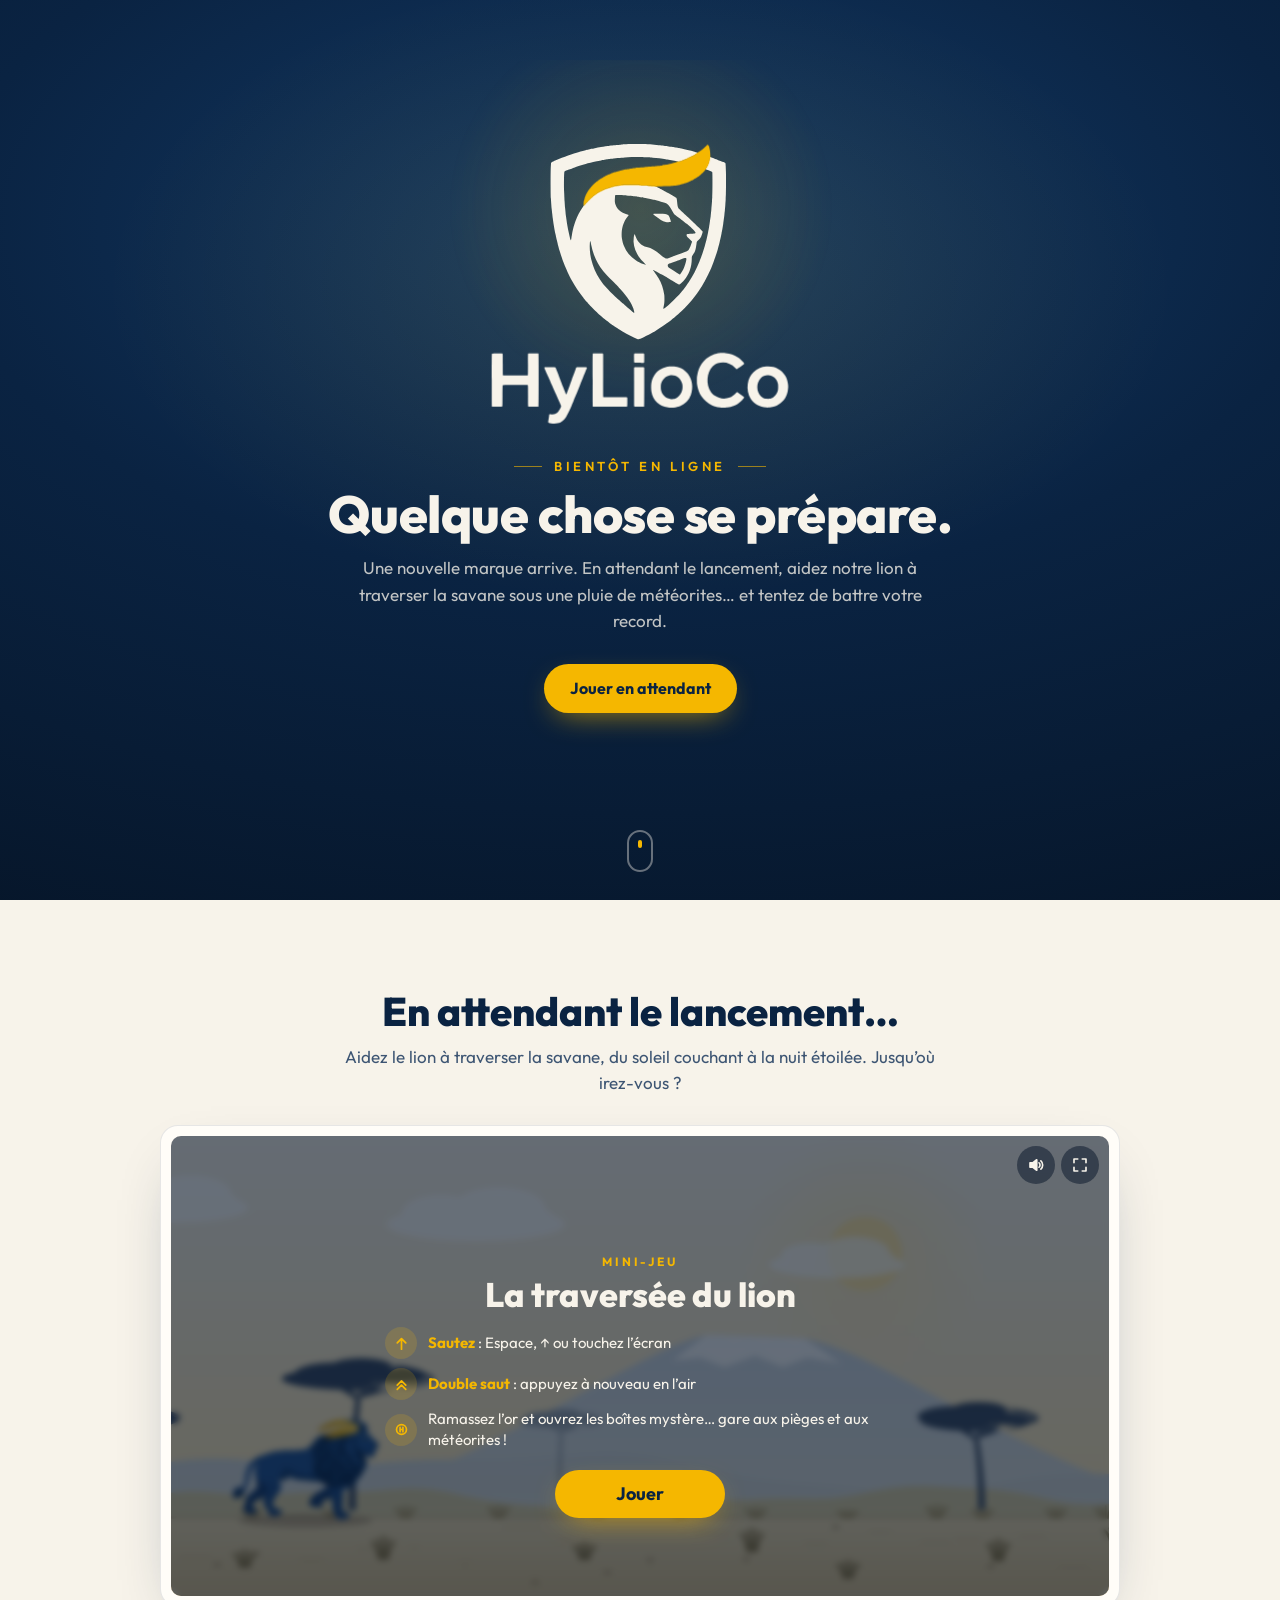
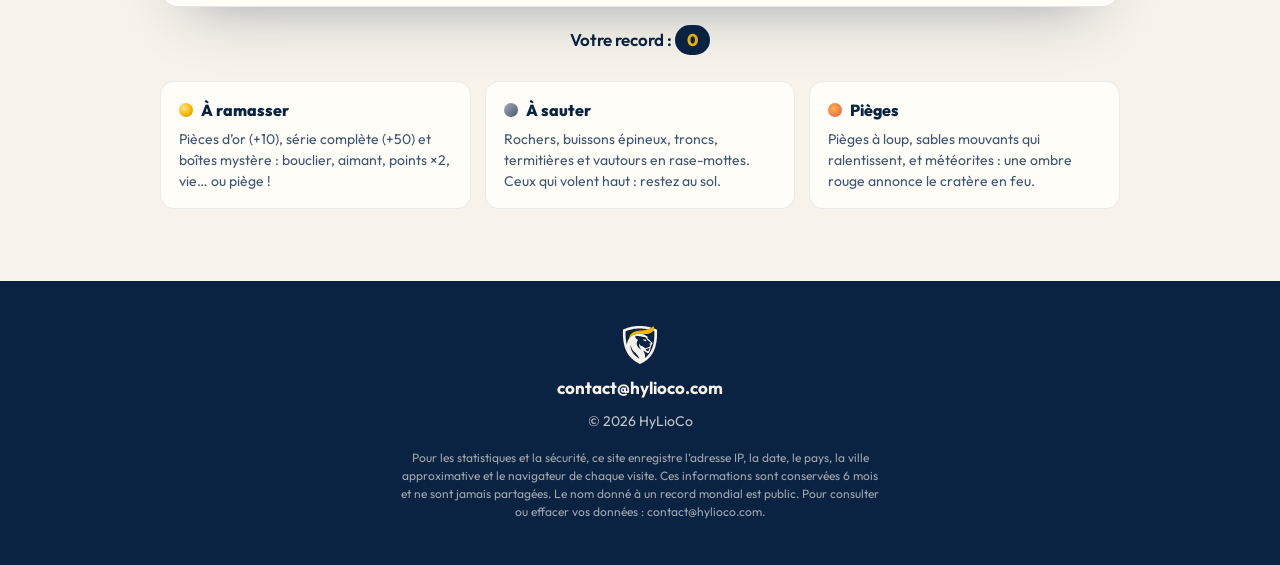
==== commit 57925db2: "Record mondial pour tous les joueurs, journal des visites et page d'administration - Record mondial " ====
--- a/index.html
+++ b/index.html
@@ -60,6 +60,7 @@
                     <div class="hud-centre">
                         <div class="hud-score" id="hud-score">0</div>
                         <div class="hud-record">Record <span id="hud-record">0</span></div>
+                        <div class="hud-record hud-mondial" id="hud-mondial" hidden>Mondial <span id="hud-mondial-score">0</span></div>
                     </div>
                 </div>
 
@@ -88,6 +89,7 @@
                             <li><span class="regle-icone"><svg viewBox="0 0 24 24" aria-hidden="true"><path d="M6 13l6-6 6 6M6 19l6-6 6 6"/></svg></span><span><strong>Double saut</strong> : appuyez à nouveau en l’air</span></li>
                             <li><span class="regle-icone"><svg viewBox="0 0 24 24" aria-hidden="true"><circle cx="12" cy="12" r="7"/><path d="M10 9v6M14 9v6M10 12h4"/></svg></span><span>Ramassez l’or et ouvrez les boîtes mystère… gare aux pièges et aux météorites&nbsp;!</span></li>
                         </ul>
+                        <p class="ecran-mondial" id="debut-mondial" hidden>Record mondial&nbsp;: <strong id="debut-mondial-score">0</strong> par <span id="debut-mondial-nom"></span></p>
                         <button type="button" class="bouton bouton-or bouton-jeu" id="btn-jouer">Jouer</button>
                     </div>
                 </div>
@@ -103,12 +105,21 @@
                     <div class="ecran-contenu">
                         <h3 class="ecran-titre">Fin de la traversée</h3>
                         <p class="fin-nouveau" id="fin-nouveau" hidden>Nouveau record&nbsp;!</p>
+                        <p class="fin-nouveau fin-mondial" id="fin-mondial" hidden>Record mondial&nbsp;!</p>
                         <p class="fin-score"><strong id="fin-score">0</strong> points</p>
                         <dl class="fin-stats">
                             <div><dt>Distance</dt><dd id="fin-distance">0 m</dd></div>
                             <div><dt>Pièces</dt><dd id="fin-pieces">0</dd></div>
                             <div><dt>Record</dt><dd id="fin-record">0</dd></div>
+                            <div id="fin-mondial-stat" hidden><dt>Mondial</dt><dd id="fin-mondial-score">0</dd></div>
                         </dl>
+                        <form class="fin-nom" id="fin-nom" hidden>
+                            <label for="fin-nom-champ" class="fin-nom-etat" id="fin-nom-etat" aria-live="polite">Votre nom au tableau d’honneur</label>
+                            <div class="fin-nom-ligne">
+                                <input type="text" id="fin-nom-champ" maxlength="20" placeholder="Anonyme" autocomplete="nickname" enterkeyhint="done" spellcheck="false">
+                                <button type="submit" class="bouton bouton-or">Valider</button>
+                            </div>
+                        </form>
                         <div class="ecran-actions">
                             <button type="button" class="bouton bouton-or bouton-jeu" id="btn-rejouer">Rejouer</button>
                             <button type="button" class="bouton bouton-clair bouton-jeu" id="btn-partager">Partager mon score</button>
@@ -118,6 +129,7 @@
             </div>
 
             <p class="jeu-record">Votre record : <strong id="jeu-record">0</strong><span id="jeu-message" class="jeu-message" aria-live="polite"></span></p>
+            <p class="jeu-record jeu-mondial" id="jeu-mondial" hidden>Record mondial : <strong id="jeu-mondial-score">0</strong> par <span id="jeu-mondial-nom"></span></p>
 
             <div class="jeu-legende">
                 <div class="legende-carte">
@@ -140,6 +152,7 @@
         <img src="assets/embleme-inverse.svg" alt="" width="36" height="40">
         <a class="pied-contact" href="mailto:contact@hylioco.com">contact@hylioco.com</a>
         <p>© 2026 HyLioCo</p>
+        <p class="pied-mention">Pour les statistiques et la sécurité, ce site enregistre l’adresse IP, la date, le pays, la ville approximative et le navigateur de chaque visite. Ces informations sont conservées 6 mois et ne sont jamais partagées. Le nom donné à un record mondial est public. Pour consulter ou effacer vos données&nbsp;: contact@hylioco.com.</p>
     </footer>
 
     <script src="visites.js" defer></script>
--- a/styles.css
+++ b/styles.css
@@ -771,6 +771,79 @@
     gap: 10px;
 }
 
+/* Record mondial : rappel à l'accueil, nom du détenteur en fin de partie */
+.ecran-mondial {
+    margin: -6px 0 18px;
+    font-size: 15px;
+    color: var(--texte-clair);
+}
+
+.ecran-mondial strong {
+    color: var(--or);
+    font-weight: 800;
+}
+
+.fin-nom {
+    display: grid;
+    grid-template-columns: minmax(0, 1fr);
+    gap: 4px;
+    max-width: 22em;
+    margin: -8px auto 12px;
+}
+
+.fin-nom[hidden] {
+    display: none;
+}
+
+.fin-nom-etat {
+    font-size: 13px;
+    font-weight: 600;
+    color: rgba(247, 243, 234, 0.85);
+}
+
+.fin-nom-etat.ok {
+    color: var(--or);
+}
+
+.fin-nom-ligne {
+    display: flex;
+    gap: 8px;
+}
+
+.fin-nom input {
+    flex: 1;
+    min-width: 0;
+    min-height: 44px;
+    padding: 0 16px;
+    border: 2px solid rgba(247, 243, 234, 0.45);
+    border-radius: 999px;
+    background: rgba(6, 21, 40, 0.35);
+    color: var(--ivoire);
+    font-family: var(--police);
+    font-size: 16px;
+    font-weight: 600;
+    user-select: text;
+    -webkit-user-select: text;
+}
+
+.fin-nom input::placeholder {
+    color: rgba(247, 243, 234, 0.5);
+}
+
+.fin-nom input:focus {
+    border-color: var(--or);
+    outline: none;
+}
+
+.fin-nom .bouton {
+    min-height: 44px;
+    padding: 0 20px;
+    border: 0;
+    font-family: var(--police);
+    cursor: pointer;
+}
+
+
 /* Plein écran */
 .jeu-cadre:fullscreen {
     display: flex;
@@ -827,6 +900,10 @@
     font-weight: 800;
 }
 
+.jeu-mondial {
+    margin-top: 8px;
+}
+
 .jeu-legende {
     display: grid;
     grid-template-columns: repeat(auto-fit, minmax(240px, 1fr));
@@ -958,11 +1035,20 @@
 
     .fin-stats {
         gap: 18px;
-        margin: 8px 0 14px;
+        margin: 6px 0 12px;
     }
 
     .fin-stats dd {
         font-size: 16px;
+    }
+
+    .ecran-mondial {
+        margin-bottom: 14px;
+        font-size: 13px;
+    }
+
+    .fin-nom {
+        margin: -2px auto 10px;
     }
 
     .ecran-actions {
@@ -1009,6 +1095,14 @@
     font-size: 14px;
 }
 
+.pied .pied-mention {
+    max-width: 40em;
+    margin-top: 6px;
+    font-size: 12px;
+    line-height: 1.5;
+    opacity: 0.8;
+}
+
 /* ---------- Mouvement réduit ---------- */
 @media (prefers-reduced-motion: reduce) {
     html {
